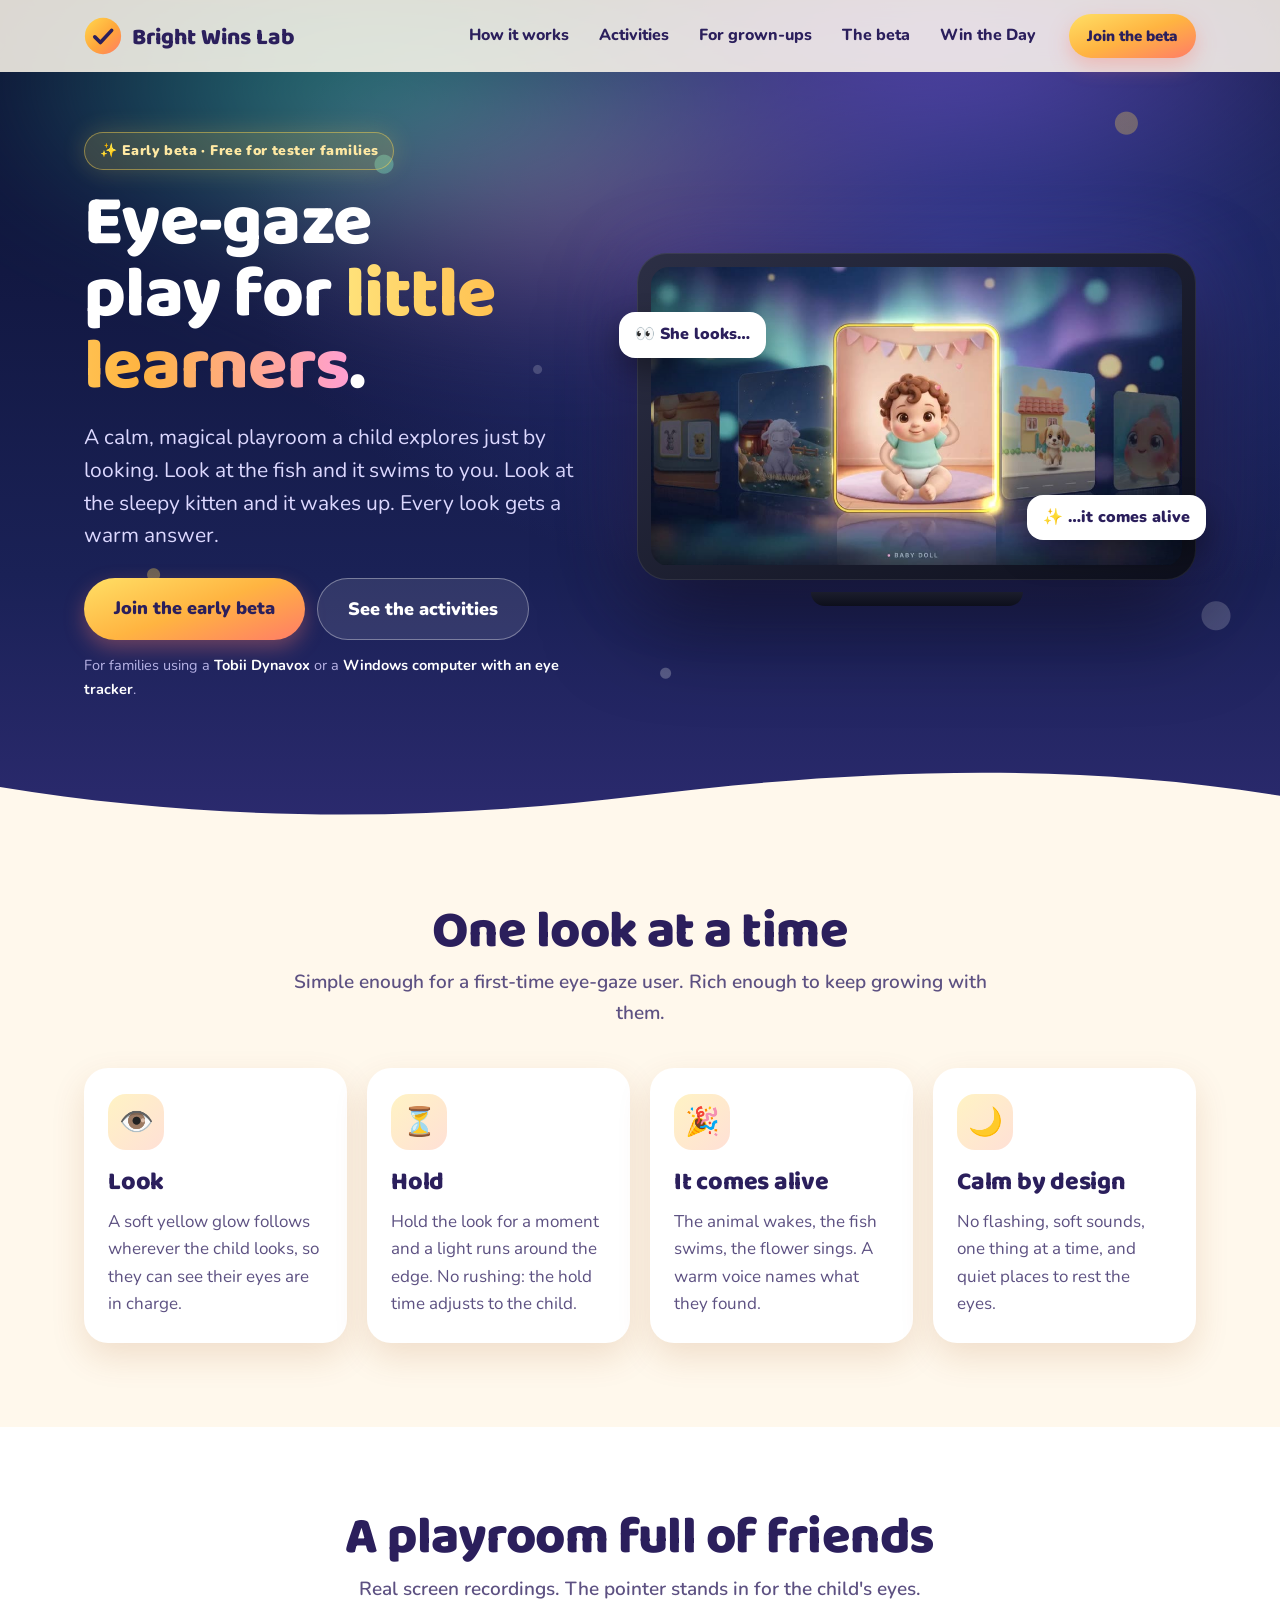
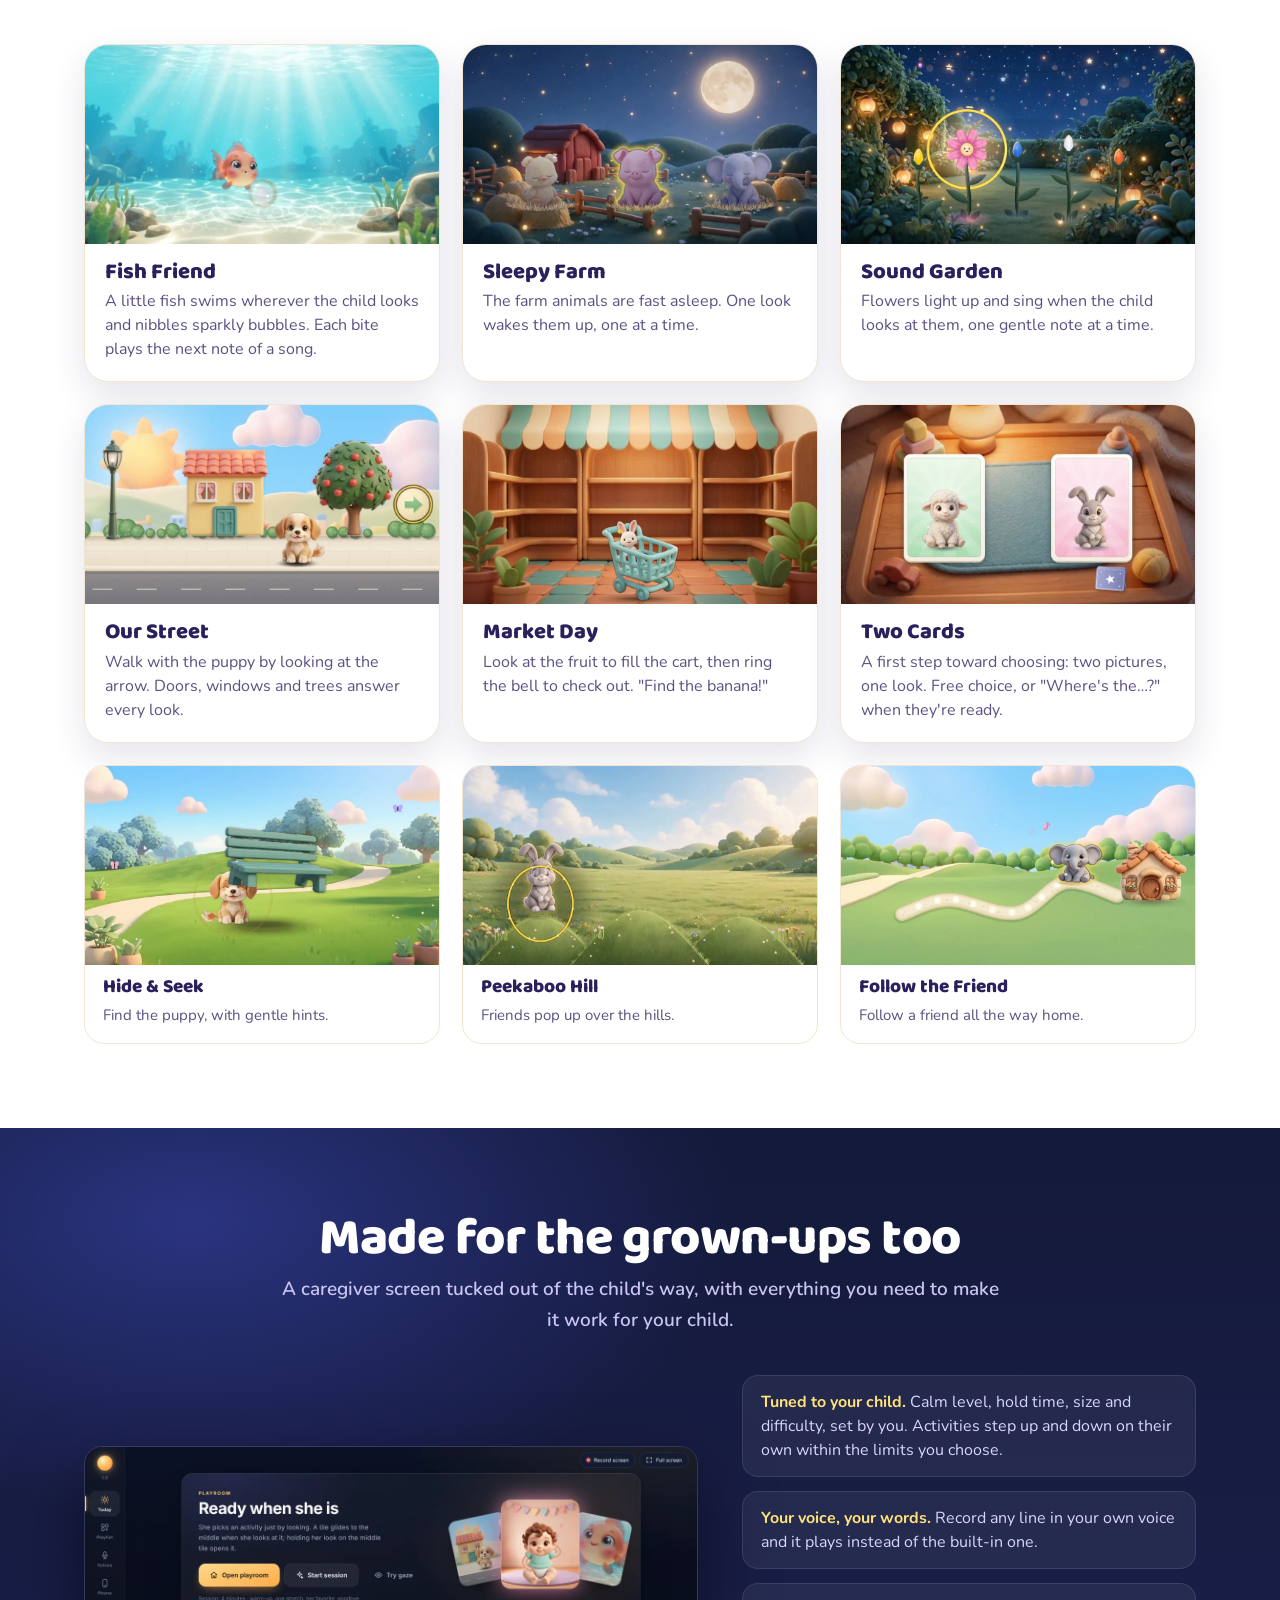
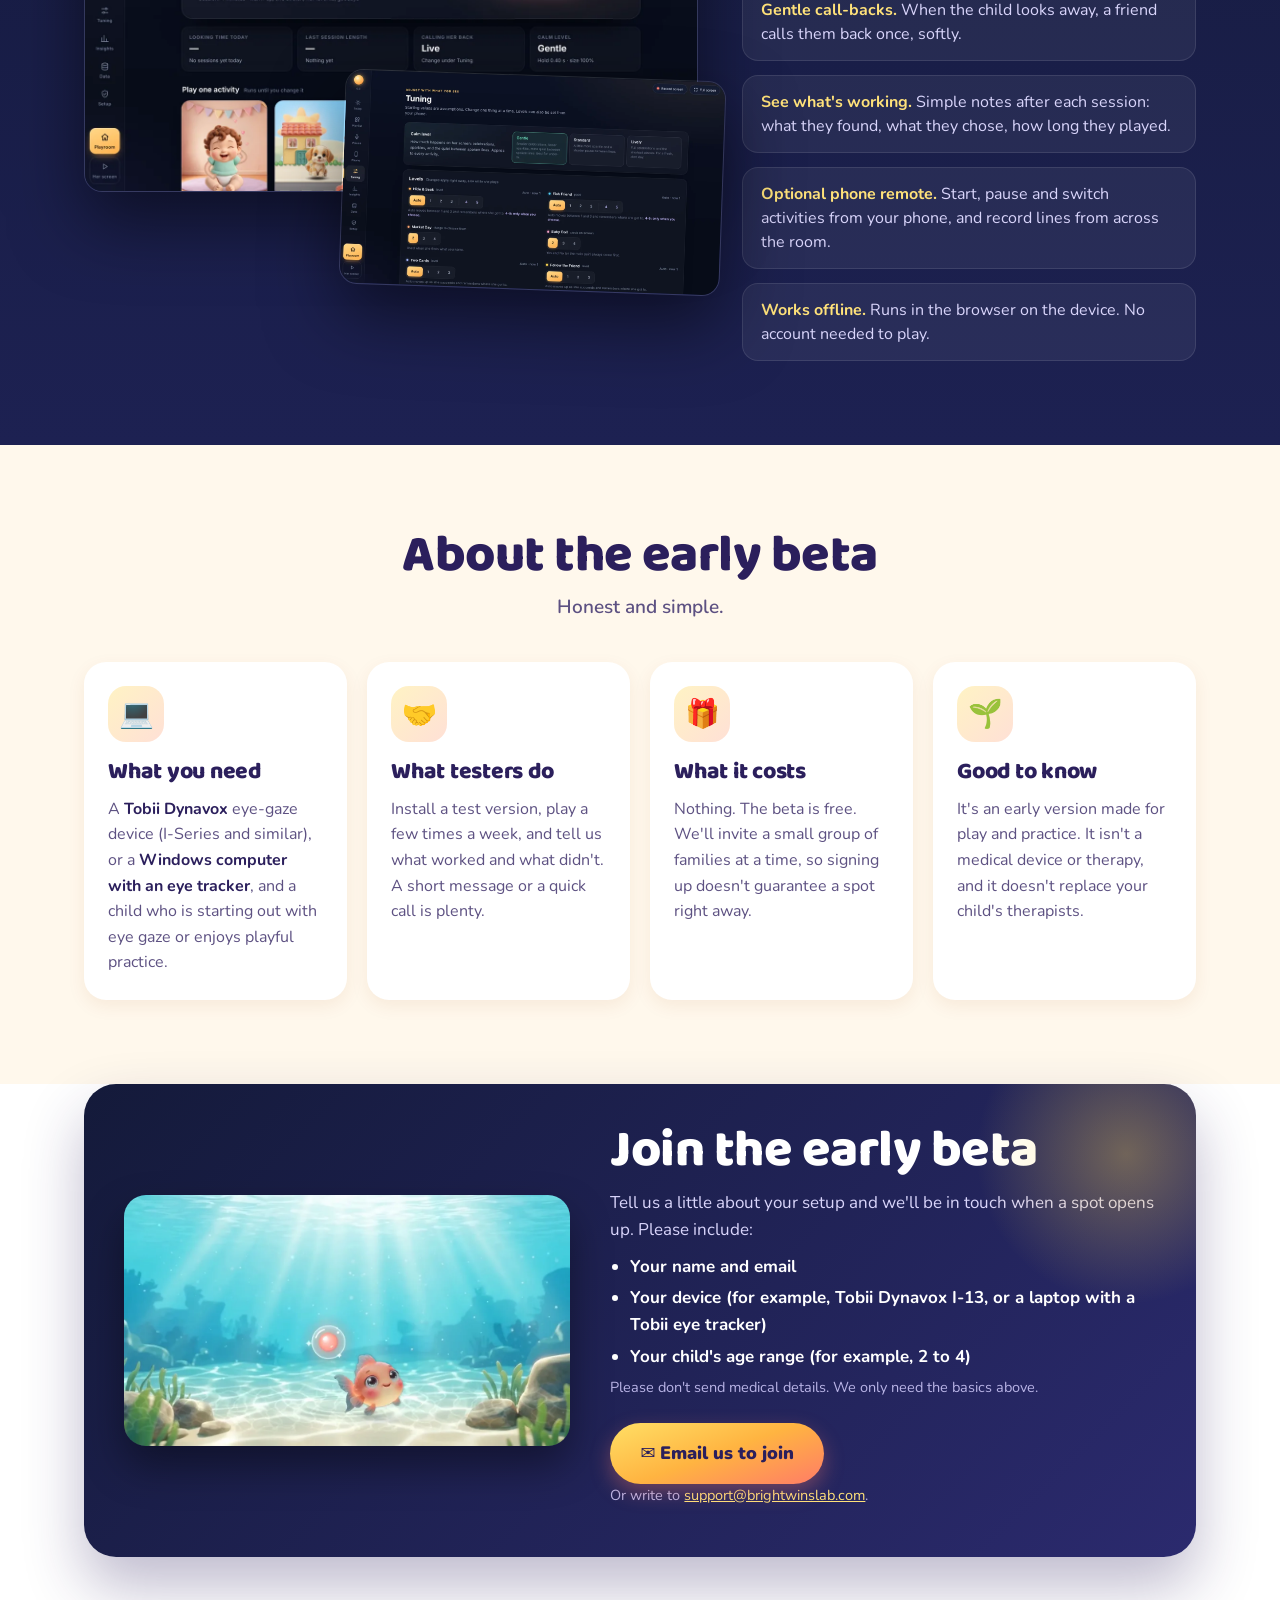
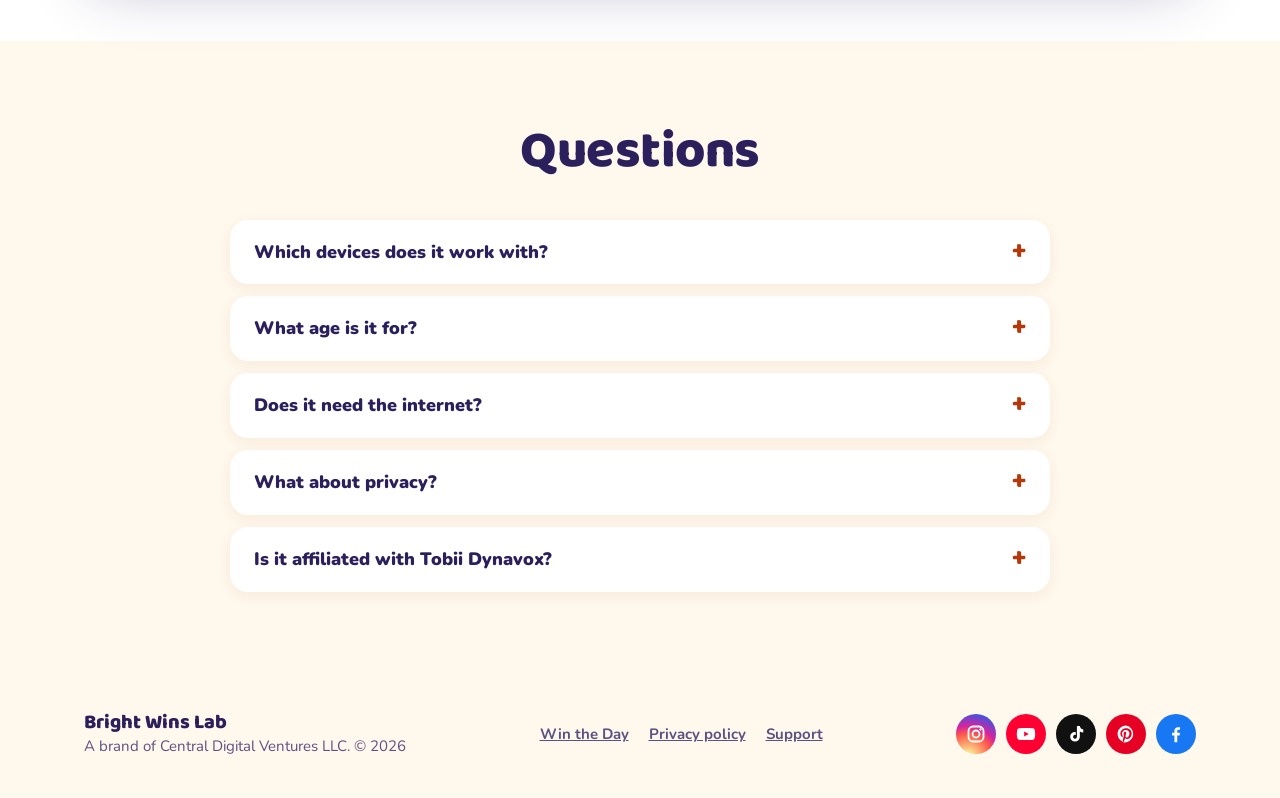
==== eye-gaze-beta/index.html @ f3aa9b20 "Eye-gaze beta page (unnamed): hero clip, activities with real recordings, grown-ups, beta details, e" ====
<!doctype html>
<html lang="en">
<head>
<meta charset="utf-8">
<meta name="viewport" content="width=device-width, initial-scale=1">
<title>Eye-Gaze Play for Young Children: Join the Early Beta · Bright Wins Lab</title>
<meta name="description" content="Playful eye-gaze activities for young children learning to use eye gaze. Calm, warm and built with a family and a speech therapist. Families using a Tobii Dynavox or a Windows computer with an eye tracker can join the free early beta.">
<meta name="theme-color" content="#141a3a">
<meta name="robots" content="index,follow,max-image-preview:large">
<meta property="og:title" content="Eye-gaze play for little learners: join our early beta">
<meta property="og:description" content="Calm, playful eye-gaze activities for young children. Free early beta for families using an eye-gaze device or eye tracker.">
<meta property="og:type" content="website">
<meta property="og:url" content="https://brightwinslab.com/eye-gaze-beta/">
<meta property="og:image" content="https://brightwinslab.com/eye-gaze-beta/media/og.jpg">
<meta name="twitter:card" content="summary_large_image">
<link rel="canonical" href="https://brightwinslab.com/eye-gaze-beta/">
<link rel="icon" href="../favicon.png">
<link rel="stylesheet" href="../style.css">
<link rel="stylesheet" href="gaze.css">
</head>
<body class="gz">
<svg width="0" height="0" style="position:absolute" aria-hidden="true">
<symbol id="i-ig" viewBox="0 0 24 24"><rect x="3" y="3" width="18" height="18" rx="5.5" fill="none" stroke="currentColor" stroke-width="2.2"/><circle cx="12" cy="12" r="4.2" fill="none" stroke="currentColor" stroke-width="2.2"/><circle cx="17.4" cy="6.6" r="1.4" fill="currentColor"/></symbol>
<symbol id="i-yt" viewBox="0 0 24 24"><path fill="currentColor" d="M22.5 7.2a2.8 2.8 0 0 0-2-2C18.8 4.7 12 4.7 12 4.7s-6.8 0-8.5.5a2.8 2.8 0 0 0-2 2C1 8.9 1 12 1 12s0 3.1.5 4.8a2.8 2.8 0 0 0 2 2c1.7.5 8.5.5 8.5.5s6.8 0 8.5-.5a2.8 2.8 0 0 0 2-2c.5-1.7.5-4.8.5-4.8s0-3.1-.5-4.8ZM9.8 15.1V8.9l5.6 3.1-5.6 3.1Z"/></symbol>
<symbol id="i-tt" viewBox="0 0 24 24"><path fill="currentColor" d="M16.6 2.5c.4 2.3 1.9 3.9 4.1 4.2v3.5a7.7 7.7 0 0 1-4.1-1.2v6.3a5.8 5.8 0 1 1-5.8-5.8l.9.1v3.6a2.3 2.3 0 1 0 1.4 2.1V2.5h3.5Z"/></symbol>
<symbol id="i-pin" viewBox="0 0 24 24"><path fill="currentColor" d="M12 1.8a10.2 10.2 0 0 0-3.7 19.7c-.1-.8-.2-2.1 0-3l1.2-5.1s-.3-.6-.3-1.5c0-1.4.8-2.5 1.8-2.5.9 0 1.3.7 1.3 1.5 0 .9-.6 2.2-.9 3.4-.2 1 .5 1.9 1.5 1.9 1.8 0 3.2-1.9 3.2-4.7 0-2.5-1.8-4.2-4.3-4.2-2.9 0-4.6 2.2-4.6 4.4 0 .9.3 1.8.8 2.3.1.1.1.2.1.3l-.3 1.2c0 .2-.2.3-.4.2-1.3-.6-2.1-2.5-2.1-4.1 0-3.3 2.4-6.4 7-6.4 3.7 0 6.5 2.6 6.5 6.1 0 3.7-2.3 6.6-5.5 6.6-1.1 0-2.1-.6-2.4-1.2l-.7 2.5c-.2.9-.9 2.1-1.3 2.9A10.2 10.2 0 1 0 12 1.8Z"/></symbol>
<symbol id="i-fb" viewBox="0 0 24 24"><path fill="currentColor" d="M13.5 22v-8.2h2.8l.4-3.3h-3.2V8.4c0-.9.3-1.6 1.6-1.6h1.7V3.9a23 23 0 0 0-2.5-.1c-2.5 0-4.2 1.5-4.2 4.3v2.4H7.3v3.3h2.8V22h3.4Z"/></symbol>
<symbol id="i-play" viewBox="0 0 24 24"><path fill="currentColor" d="M3.6 2.3 13.4 12l-9.8 9.7c-.4-.2-.6-.6-.6-1.1V3.4c0-.5.2-.9.6-1.1Zm11.2 11.1 2.6 2.6-11.5 6.6 8.9-9.2Zm3.9-3.7 2.6 1.5c.7.4.7 1.4 0 1.8l-2.7 1.5-2.8-2.8 2.9-2Zm-13.8-7.8L16.4 8.5l-2.6 2.6-8.9-9.2Z"/></symbol>
<symbol id="i-web" viewBox="0 0 24 24"><circle cx="12" cy="12" r="9.2" fill="none" stroke="currentColor" stroke-width="2"/><path d="M2.8 12h18.4M12 2.8c2.6 2.6 3.9 5.6 3.9 9.2s-1.3 6.6-3.9 9.2c-2.6-2.6-3.9-5.6-3.9-9.2S9.4 5.4 12 2.8Z" fill="none" stroke="currentColor" stroke-width="2"/></symbol>
</svg>
<a class="skip" href="#main">Skip to content</a>
<header class="top" id="top">
<div class="wrap bar">
<a class="brand" href="../" aria-label="Bright Wins Lab home">
<svg width="38" height="38" viewBox="0 0 44 44" aria-hidden="true"><defs><linearGradient id="bg" x1="0" y1="0" x2="1" y2="1"><stop offset="0" stop-color="#ffd84f"/><stop offset=".55" stop-color="#ffa63a"/><stop offset="1" stop-color="#ff7c67"/></linearGradient></defs><circle cx="22" cy="22" r="21" fill="url(#bg)"/><path d="M12.5 23l6.5 6.5 13-14" fill="none" stroke="#2b1f5c" stroke-width="4.2" stroke-linecap="round" stroke-linejoin="round"/></svg>
<span>Bright Wins Lab</span>
</a>
<nav id="menu" aria-label="Main"><ul>
<li><a href="#how">How it works</a></li>
<li><a href="#activities">Activities</a></li>
<li><a href="#grownups">For grown-ups</a></li>
<li><a href="#beta">The beta</a></li>
<li><a href="../">Win the Day</a></li>
</ul></nav>
<a class="btn sm sun" href="#join">Join the beta</a>
<button class="menu-btn" aria-expanded="false" aria-controls="menu" aria-label="Menu"><span></span><span></span><span></span></button>
</div>
</header>

<div class="gz-hero">
<div class="aurora" aria-hidden="true"><i></i><i></i><i></i></div>
<div class="bokeh" aria-hidden="true"></div>
<div class="wrap gz-hero-in">
<div class="gz-copy">
<span class="chip glow">✨ Early beta · Free for tester families</span>
<h1>Eye-gaze play for <em>little learners</em>.</h1>
<p class="lede">A calm, magical playroom a child explores just by looking. Look at the fish and it swims to you. Look at the sleepy kitten and it wakes up. Every look gets a warm answer.</p>
<div class="row">
<a class="btn sun big" href="#join">Join the early beta</a>
<a class="btn ghost big" href="#activities">See the activities</a>
</div>
<p class="fine">For families using a <b>Tobii Dynavox</b> or a <b>Windows computer with an eye tracker</b>.</p>
</div>
<div class="gz-device">
<div class="screen">
<video src="media/playroom.mp4" poster="media/playroom.jpg" autoplay muted loop playsinline aria-label="The playroom: activity tiles glide to the middle as the child looks, and the chosen one opens"></video>
</div>
<span class="tag-float t1">👀 She looks…</span>
<span class="tag-float t2">✨ …it comes alive</span>
</div>
</div>
<svg class="wave" viewBox="0 0 1440 80" preserveAspectRatio="none" aria-hidden="true"><path d="M0 40c240 40 480 40 720 10s480-40 720 0v30H0z" fill="#fff8ec"/></svg>
</div>

<main id="main">
<section id="how" class="band cream" aria-labelledby="how-h">
<div class="wrap">
<div class="head"><h2 id="how-h">One look at a time</h2><p>Simple enough for a first-time eye-gaze user. Rich enough to keep growing with them.</p></div>
<ol class="gz-steps">
<li><span class="ic">👁️</span><h3>Look</h3><p>A soft yellow glow follows wherever the child looks, so they can see their eyes are in charge.</p></li>
<li><span class="ic">⏳</span><h3>Hold</h3><p>Hold the look for a moment and a light runs around the edge. No rushing: the hold time adjusts to the child.</p></li>
<li><span class="ic">🎉</span><h3>It comes alive</h3><p>The animal wakes, the fish swims, the flower sings. A warm voice names what they found.</p></li>
<li><span class="ic">🌙</span><h3>Calm by design</h3><p>No flashing, soft sounds, one thing at a time, and quiet places to rest the eyes.</p></li>
</ol>
</div>
</section>

<section id="activities" class="band" aria-labelledby="act-h">
<div class="wrap">
<div class="head"><h2 id="act-h">A playroom full of friends</h2><p>Real screen recordings. The pointer stands in for the child's eyes.</p></div>
<div class="acts">
<figure class="act"><div class="vid"><video data-src="media/fish.mp4" poster="media/fish.jpg" muted loop playsinline aria-label="Fish Friend clip"></video></div><figcaption><b>Fish Friend</b>A little fish swims wherever the child looks and nibbles sparkly bubbles. Each bite plays the next note of a song.</figcaption></figure>
<figure class="act"><div class="vid"><video data-src="media/farm.mp4" poster="media/farm.jpg" muted loop playsinline aria-label="Sleepy Farm clip"></video></div><figcaption><b>Sleepy Farm</b>The farm animals are fast asleep. One look wakes them up, one at a time.</figcaption></figure>
<figure class="act"><div class="vid"><video data-src="media/garden.mp4" poster="media/garden.jpg" muted loop playsinline aria-label="Sound Garden clip"></video></div><figcaption><b>Sound Garden</b>Flowers light up and sing when the child looks at them, one gentle note at a time.</figcaption></figure>
<figure class="act"><div class="vid"><video data-src="media/street.mp4" poster="media/street.jpg" muted loop playsinline aria-label="Our Street clip"></video></div><figcaption><b>Our Street</b>Walk with the puppy by looking at the arrow. Doors, windows and trees answer every look.</figcaption></figure>
<figure class="act"><div class="vid"><video data-src="media/shop.mp4" poster="media/shop.jpg" muted loop playsinline aria-label="Market Day clip"></video></div><figcaption><b>Market Day</b>Look at the fruit to fill the cart, then ring the bell to check out. "Find the banana!"</figcaption></figure>
<figure class="act"><div class="vid"><video data-src="media/cards.mp4" poster="media/cards.jpg" muted loop playsinline aria-label="Two Cards clip"></video></div><figcaption><b>Two Cards</b>A first step toward choosing: two pictures, one look. Free choice, or "Where's the…?" when they're ready.</figcaption></figure>
</div>
<div class="more-acts">
<figure><img src="media/still-seek.webp" alt="A puppy next to a park bench in Hide and Seek" width="560" height="315" loading="lazy"><figcaption><b>Hide &amp; Seek</b>Find the puppy, with gentle hints.</figcaption></figure>
<figure><img src="media/still-hill.webp" alt="A bunny peeking over a grassy hill, with a yellow look ring" width="560" height="315" loading="lazy"><figcaption><b>Peekaboo Hill</b>Friends pop up over the hills.</figcaption></figure>
<figure><img src="media/still-follow.webp" alt="A little elephant hopping along a winding path toward a cottage" width="560" height="315" loading="lazy"><figcaption><b>Follow the Friend</b>Follow a friend all the way home.</figcaption></figure>
</div>
</div>
</section>

<section id="grownups" class="band night" aria-labelledby="gu-h">
<div class="wrap">
<div class="head"><h2 id="gu-h">Made for the grown-ups too</h2><p>A caregiver screen tucked out of the child's way, with everything you need to make it work for your child.</p></div>
<div class="gu">
<div class="gu-shot">
<img src="media/care-today.webp" alt="Caregiver screen: open the playroom, start a short session or play one activity" width="1280" height="720" loading="lazy">
<img class="second" src="media/care-tuning.webp" alt="Tuning screen: calm level and levels for each activity" width="1280" height="720" loading="lazy">
</div>
<ul class="gu-list">
<li><b>Tuned to your child.</b> Calm level, hold time, size and difficulty, set by you. Activities step up and down on their own within the limits you choose.</li>
<li><b>Your voice, your words.</b> Record any line in your own voice and it plays instead of the built-in one.</li>
<li><b>Gentle call-backs.</b> When the child looks away, a friend calls them back once, softly.</li>
<li><b>See what's working.</b> Simple notes after each session: what they found, what they chose, how long they played.</li>
<li><b>Optional phone remote.</b> Start, pause and switch activities from your phone, and record lines from across the room.</li>
<li><b>Works offline.</b> Runs in the browser on the device. No account needed to play.</li>
</ul>
</div>
</div>
</section>

<section id="beta" class="band cream" aria-labelledby="beta-h">
<div class="wrap">
<div class="head"><h2 id="beta-h">About the early beta</h2><p>Honest and simple.</p></div>
<div class="beta-grid">
<div class="card"><span class="ic">💻</span><h3>What you need</h3><p>A <b>Tobii Dynavox</b> eye-gaze device (I-Series and similar), or a <b>Windows computer with an eye tracker</b>, and a child who is starting out with eye gaze or enjoys playful practice.</p></div>
<div class="card"><span class="ic">🤝</span><h3>What testers do</h3><p>Install a test version, play a few times a week, and tell us what worked and what didn't. A short message or a quick call is plenty.</p></div>
<div class="card"><span class="ic">🎁</span><h3>What it costs</h3><p>Nothing. The beta is free. We'll invite a small group of families at a time, so signing up doesn't guarantee a spot right away.</p></div>
<div class="card"><span class="ic">🌱</span><h3>Good to know</h3><p>It's an early version made for play and practice. It isn't a medical device or therapy, and it doesn't replace your child's therapists.</p></div>
</div>
</div>
</section>

<section id="join" class="band" aria-labelledby="join-h">
<div class="wrap">
<div class="join">
<div class="join-art" aria-hidden="true"><img src="media/still-fish.webp" alt="" width="560" height="315"></div>
<div class="join-copy">
<h2 id="join-h">Join the early beta</h2>
<p>Tell us a little about your setup and we'll be in touch when a spot opens up. Please include:</p>
<ul>
<li>Your name and email</li>
<li>Your device (for example, Tobii Dynavox I-13, or a laptop with a Tobii eye tracker)</li>
<li>Your child's age range (for example, 2 to 4)</li>
</ul>
<p class="fine">Please don't send medical details. We only need the basics above.</p>
<a class="btn sun big" href="mailto:support@brightwinslab.com?subject=Eye-gaze%20beta%20sign-up&amp;body=Name%3A%20%0AEmail%3A%20%0ADevice%3A%20%0AChild%27s%20age%20range%3A%20%0AHow%20did%20you%20hear%20about%20us%3F%20%0A">✉️ Email us to join</a>
<p class="fine">Or write to <a href="mailto:support@brightwinslab.com">support@brightwinslab.com</a>.</p>
</div>
</div>
</div>
</section>

<section class="band cream" aria-labelledby="faq-h">
<div class="wrap">
<div class="head"><h2 id="faq-h">Questions</h2></div>
<div class="faq">
<details><summary>Which devices does it work with?</summary><p>It's being built and tested on a Tobii Dynavox I-Series running Windows, and it should work on Windows computers with an eye tracker that moves the mouse pointer. It runs in Firefox, Edge or Chrome. Tablets and Macs aren't supported yet.</p></details>
<details><summary>What age is it for?</summary><p>It was designed with a toddler in mind, and it suits young children who are learning to use eye gaze. Older children who enjoy playful practice are welcome too.</p></details>
<details><summary>Does it need the internet?</summary><p>No. It plays fully offline. The optional phone remote needs Wi-Fi.</p></details>
<details><summary>What about privacy?</summary><p>Play happens on the device. If you choose to pair a phone, recordings and settings are backed up to a private store so they carry over between versions. You can remove a paired phone at any time. Before testers start, we'll share a plain-language privacy note.</p></details>
<details><summary>Is it affiliated with Tobii Dynavox?</summary><p>No. This is an independent project by Bright Wins Lab. Tobii Dynavox is a trademark of its owner, and we mention it only to say which devices the beta is tested on.</p></details>
</div>
</div>
</section>
</main>

<footer>
<div class="wrap foot">
<div class="foot-brand"><b>Bright Wins Lab</b><span>A brand of Central Digital Ventures LLC. &copy; 2026</span></div>
<nav aria-label="Legal">
<a href="../">Win the Day</a>
<a href="/win-the-day-legal/privacy.html">Privacy policy</a>
<a href="mailto:support@brightwinslab.com">Support</a>
</nav>
<div class="follow-mini" aria-label="Follow us">
<a class="s ig" href="https://www.instagram.com/brightwinslab/" aria-label="Instagram"><svg><use href="#i-ig"/></svg></a>
<a class="s yt" href="https://www.youtube.com/@BrightWinsLab" aria-label="YouTube"><svg><use href="#i-yt"/></svg></a>
<a class="s tt" href="https://www.tiktok.com/@brightwinslab" aria-label="TikTok"><svg><use href="#i-tt"/></svg></a>
<a class="s pin" href="https://www.pinterest.com/brightwinslab/" aria-label="Pinterest"><svg><use href="#i-pin"/></svg></a>
<a class="s fb" href="https://www.facebook.com/brightwinslab" aria-label="Facebook"><svg><use href="#i-fb"/></svg></a>
</div>
</div>
</footer>
<script>
(function(){
  var top=document.getElementById('top'),mb=document.querySelector('.menu-btn'),m=document.getElementById('menu');
  addEventListener('scroll',function(){top.classList.toggle('scrolled',scrollY>8)},{passive:true});
  mb.addEventListener('click',function(){var o=top.classList.toggle('open');mb.setAttribute('aria-expanded',o)});
  m.addEventListener('click',function(e){if(e.target.tagName==='A'){top.classList.remove('open');mb.setAttribute('aria-expanded','false')}});
  var reduce=matchMedia('(prefers-reduced-motion: reduce)').matches;
  var vids=[].slice.call(document.querySelectorAll('video[data-src]'));
  if('IntersectionObserver' in window&&!reduce){
    var io=new IntersectionObserver(function(es){es.forEach(function(e){var v=e.target;
      if(e.isIntersecting){if(!v.src)v.src=v.dataset.src;var p=v.play();if(p&&p.catch)p.catch(function(){})}else{v.pause()}})},{threshold:.35});
    vids.forEach(function(v){io.observe(v)});
  }
  if(reduce){var h=document.querySelector('.gz-device video');if(h){h.removeAttribute('autoplay');h.pause()}}
})();
</script>
</body>
</html>
---- style.css ----
@font-face{font-family:'Baloo 2';font-weight:700;font-display:swap;src:url(fonts/baloo-2-latin-700-normal.woff2) format('woff2')}
@font-face{font-family:'Baloo 2';font-weight:800;font-display:swap;src:url(fonts/baloo-2-latin-800-normal.woff2) format('woff2')}
@font-face{font-family:'Nunito';font-weight:400;font-display:swap;src:url(fonts/nunito-latin-400-normal.woff2) format('woff2')}
@font-face{font-family:'Nunito';font-weight:600;font-display:swap;src:url(fonts/nunito-latin-600-normal.woff2) format('woff2')}
@font-face{font-family:'Nunito';font-weight:700;font-display:swap;src:url(fonts/nunito-latin-700-normal.woff2) format('woff2')}
@font-face{font-family:'Nunito';font-weight:800;font-display:swap;src:url(fonts/nunito-latin-800-normal.woff2) format('woff2')}
@font-face{font-family:'Nunito';font-weight:900;font-display:swap;src:url(fonts/nunito-latin-900-normal.woff2) format('woff2')}
:root{
  --sun1:#ffdf65;--sun2:#ffb441;--sun3:#ff7c67;
  --sun:linear-gradient(160deg,#ffdf65 0%,#ffb441 50%,#ff7c67 100%);
  --ink:#2b1f5c;--ink2:#41337d;--muted:#5d5182;--cream:#fff8ec;--card:#fff;--line:#f3dfc0;
  --deep:#b4380a;--shadow:0 14px 34px rgba(150,70,10,.14);
  --hh:72px;color-scheme:light}
*{box-sizing:border-box}
html{scroll-behavior:smooth;scroll-padding-top:calc(var(--hh) + 12px)}
body{margin:0;background:#fff;color:var(--ink);font:400 17px/1.6 'Nunito',system-ui,-apple-system,'Segoe UI',Roboto,sans-serif;-webkit-font-smoothing:antialiased;overflow-x:hidden}
img{max-width:100%}
a{color:var(--deep)}a:hover{color:var(--ink)}
:focus-visible{outline:3px solid var(--ink);outline-offset:3px;border-radius:8px}
.wrap{max-width:1160px;margin:0 auto;padding:0 24px}
h1,h2,h3{font-family:'Baloo 2','Nunito',sans-serif;font-weight:800;letter-spacing:-.01em}
.skip{position:absolute;left:-999px;top:8px;z-index:100;background:var(--ink);color:#fff;padding:10px 16px;border-radius:10px}
.skip:focus{left:12px}

/* sticky header */
.top{position:sticky;top:0;z-index:50;background:rgba(255,248,236,.86);backdrop-filter:saturate(1.4) blur(12px);-webkit-backdrop-filter:saturate(1.4) blur(12px);transition:box-shadow .2s,background .2s}
.top.scrolled{box-shadow:0 6px 24px rgba(120,60,10,.12);background:rgba(255,250,242,.94)}
.bar{display:flex;align-items:center;gap:20px;height:var(--hh)}
.brand{display:flex;align-items:center;gap:10px;text-decoration:none;color:var(--ink);margin-right:auto}
.brand span{font:800 23px/1 'Baloo 2',sans-serif;padding-top:3px}
.top nav ul{display:flex;gap:4px;list-style:none;margin:0;padding:0}
.top nav a{display:block;text-decoration:none;color:var(--ink);font-weight:800;font-size:16px;padding:10px 13px;border-radius:999px}
.top nav a:hover{background:rgba(255,180,65,.25)}
.menu-btn{display:none;width:44px;height:44px;border:0;background:transparent;border-radius:12px;cursor:pointer;padding:11px 10px;flex-direction:column;justify-content:space-between}
.menu-btn span{display:block;height:3px;border-radius:3px;background:var(--ink);transition:transform .2s,opacity .2s}
.open .menu-btn span:nth-child(1){transform:translateY(8.5px) rotate(45deg)}
.open .menu-btn span:nth-child(2){opacity:0}
.open .menu-btn span:nth-child(3){transform:translateY(-8.5px) rotate(-45deg)}

/* buttons */
.btn{display:inline-block;text-decoration:none;font-weight:900;border-radius:999px;padding:14px 26px;font-size:17px;transition:transform .15s,box-shadow .15s}
.btn:hover{transform:translateY(-2px)}
.btn.sm{padding:10px 18px;font-size:15px}
.btn.ink{background:var(--ink);color:#fff}.btn.ink:hover{color:#fff;box-shadow:0 8px 18px rgba(43,31,92,.3)}
.btn.sun{background:var(--sun);color:var(--ink);box-shadow:0 8px 20px rgba(255,124,103,.35)}
.row{display:flex;flex-wrap:wrap;gap:12px}
.store{display:inline-flex;align-items:center;gap:12px;background:var(--ink);color:#fff;text-decoration:none;border-radius:16px;padding:11px 22px 11px 16px;font-weight:900;font-size:19px;line-height:1.1;box-shadow:0 10px 22px rgba(43,31,92,.25);transition:transform .15s,box-shadow .15s}
.store:hover{color:#fff;transform:translateY(-2px);box-shadow:0 14px 28px rgba(43,31,92,.32)}
.store small{display:block;font-weight:700;font-size:12px;opacity:.8;letter-spacing:.02em}
.store.web{background:#fff;color:var(--ink);box-shadow:0 10px 22px rgba(150,70,10,.14)}
.store.web:hover{color:var(--ink)}

/* social sidebar */
.side{position:fixed;right:18px;top:50%;transform:translateY(-50%);z-index:40;display:flex;flex-direction:column;gap:10px;padding:10px;background:rgba(255,255,255,.9);border-radius:999px;box-shadow:0 12px 30px rgba(43,31,92,.18);backdrop-filter:blur(8px)}
.s{position:relative;display:grid;place-items:center;width:44px;height:44px;border-radius:50%;color:#fff;text-decoration:none;transition:transform .15s}
.s svg{width:22px;height:22px}
.s:hover{transform:scale(1.12);color:#fff}
.side .s b{position:absolute;right:56px;white-space:nowrap;background:var(--ink);color:#fff;font-size:13px;font-weight:800;padding:5px 10px;border-radius:8px;opacity:0;pointer-events:none;transform:translateX(6px);transition:.15s}
.side .s:hover b,.side .s:focus-visible b{opacity:1;transform:none}
.ig{background:radial-gradient(circle at 30% 107%,#fdf497 0%,#fdf497 5%,#fd5949 45%,#d6249f 60%,#285aeb 90%)}
.yt{background:#ff0033}.tt{background:#111}.pin{background:#e60023}.fb{background:#1877f2}

/* hero */
.hero{position:relative;background:var(--sun);margin-top:calc(-1 * var(--hh));padding-top:var(--hh);overflow:hidden}
.hero-in{display:grid;grid-template-columns:1.1fr .9fr;gap:40px;align-items:center;padding-top:56px;padding-bottom:110px}
.chip{display:inline-block;background:var(--ink);color:#fff;font-weight:900;font-size:14px;letter-spacing:.03em;padding:7px 15px;border-radius:999px}
.hero .appicon{display:block;width:84px;height:84px;margin:22px 0 4px;filter:drop-shadow(0 10px 16px rgba(120,50,0,.3))}
h1{font-size:clamp(44px,6.2vw,80px);line-height:.98;margin:10px 0 18px;text-wrap:balance}
h1 em{font-style:normal;color:#fff;text-shadow:0 4px 0 var(--deep)}
.lede{font-size:clamp(18px,1.9vw,21px);line-height:1.55;margin:0 0 26px;max-width:560px;color:#3a2a62}
.offer{margin:22px 0 0;padding:12px 18px;border-radius:16px;background:rgba(255,255,255,.75);max-width:540px;font-weight:700;font-size:16px}
.offer .days{display:inline-block;margin-left:4px;background:var(--ink);color:#fff;padding:1px 10px;border-radius:999px;font-weight:900;font-size:14px}
.follow-mini{display:flex;align-items:center;gap:10px;margin-top:22px;flex-wrap:wrap}
.follow-mini span{font-weight:900;font-size:14px;letter-spacing:.06em;text-transform:uppercase;margin-right:4px}
.follow-mini .s{width:40px;height:40px}.follow-mini .s svg{width:20px;height:20px}
.hero-art{position:relative;height:600px}
.ph{position:absolute;width:280px;border-radius:38px;border:10px solid #1b1340;background:#1b1340;box-shadow:0 30px 60px rgba(110,40,0,.35)}
.ph.back{left:4%;top:60px;transform:rotate(-8deg);opacity:.96}
.ph.front{right:4%;top:0;transform:rotate(5deg)}
.spark{position:absolute;color:#fff;font-size:34px;text-shadow:0 0 18px rgba(255,255,255,.9);animation:tw 2.6s ease-in-out infinite}
.s1{left:0;top:10px}.s2{right:0;bottom:90px;font-size:28px;animation-delay:.8s}.s3{left:46%;bottom:10px;animation-delay:1.5s}
@keyframes tw{50%{opacity:.35;transform:scale(.8)}}
.badge-float{position:absolute;left:-4%;bottom:70px;background:#fff;color:var(--ink);font-weight:900;font-size:18px;padding:12px 18px;border-radius:18px;box-shadow:0 14px 30px rgba(110,40,0,.25);animation:bob 4s ease-in-out infinite}
@keyframes bob{50%{transform:translateY(-8px)}}
.wave{position:absolute;left:0;bottom:-1px;width:100%;height:70px}

/* bands */
.band{padding:84px 0}
.band.cream{background:var(--cream)}
.band.sun{background:var(--sun)}
.head{text-align:center;max-width:720px;margin:0 auto 40px}
h2{font-size:clamp(34px,4.4vw,52px);line-height:1.05;margin:0 0 8px;text-wrap:balance}
.head p{margin:0;color:var(--muted);font-size:19px;font-weight:600}
.sun .head p{color:#3a2a62}

.steps{list-style:none;margin:0;padding:0;display:grid;grid-template-columns:repeat(3,1fr);gap:24px;counter-reset:s}
.steps li{background:#fff;border-radius:24px;padding:30px 28px;box-shadow:var(--shadow);position:relative}
.steps i{display:grid;place-items:center;width:54px;height:54px;border-radius:50%;background:var(--sun);font:800 28px/1 'Baloo 2';font-style:normal;color:var(--ink);margin-bottom:14px;box-shadow:0 6px 14px rgba(255,124,103,.35)}
.steps h3{font-size:26px;line-height:1.1;margin:0 0 8px}
.steps p{margin:0;color:var(--muted)}

.gal-wrap{position:relative}
.gallery{display:flex;gap:26px;overflow-x:auto;scroll-snap-type:x mandatory;padding:10px 6px 26px;scrollbar-width:thin;scrollbar-color:var(--sun2) transparent}
.gallery figure{flex:0 0 230px;margin:0;scroll-snap-align:start;text-align:center}
.gallery img{display:block;width:230px;height:auto;border-radius:30px;border:8px solid #1b1340;background:#1b1340;box-shadow:0 14px 28px rgba(43,31,92,.18);transition:transform .2s}
.gallery figure:hover img{transform:translateY(-6px) rotate(-1deg)}
.gallery figcaption{font-weight:900;margin-top:14px;font-size:17px}
.gal-btn{position:absolute;top:190px;z-index:2;width:52px;height:52px;border-radius:50%;border:0;background:var(--ink);color:#fff;font:900 34px/1 'Nunito';cursor:pointer;box-shadow:0 8px 20px rgba(43,31,92,.3);padding-bottom:5px}
.gal-btn.prev{left:-22px}.gal-btn.next{right:-22px}
.gal-btn:hover{background:var(--ink2)}

.video{position:relative;max-width:960px;margin:0 auto;aspect-ratio:16/9;border-radius:26px;overflow:hidden;background:#000;box-shadow:0 26px 60px rgba(110,40,0,.35);border:8px solid #fff}
.video iframe{position:absolute;inset:0;width:100%;height:100%;border:0}

.feats{display:grid;grid-template-columns:repeat(4,1fr);gap:20px}
.feats div{background:#fff;border:1.5px solid var(--line);border-radius:22px;padding:24px;transition:transform .15s,box-shadow .15s}
.feats div:hover{transform:translateY(-4px);box-shadow:var(--shadow)}
.ic{display:grid;place-items:center;width:52px;height:52px;border-radius:16px;font-size:26px;margin-bottom:12px}
.c1{background:#fff1c2}.c2{background:#ffe0d6}.c3{background:#ffe9b8}.c4{background:#fde2ef}.c5{background:#e5e0ff}.c6{background:#dff3e6}
.feats b{display:block;font:800 21px/1.15 'Baloo 2';margin-bottom:6px}
.feats p{margin:0;color:var(--muted);font-size:16px}

.cta{display:grid;grid-template-columns:auto 1fr;gap:12px 30px;align-items:center;background:var(--sun);border-radius:32px;padding:44px 48px;box-shadow:0 24px 50px rgba(255,124,103,.3)}
.cta img{width:96px;height:96px;grid-row:span 2;filter:drop-shadow(0 10px 16px rgba(120,50,0,.3))}
.cta h2{margin:0 0 6px;font-size:clamp(30px,3.6vw,44px)}
.cta p{margin:0;font-size:18px;font-weight:700;color:#3a2a62;max-width:640px}
.cta .row{grid-column:2}

.faq{display:grid;gap:12px;max-width:820px;margin:0 auto}
.faq details{background:#fff;border-radius:18px;padding:18px 24px;box-shadow:0 4px 14px rgba(150,70,10,.07)}
.faq summary{cursor:pointer;font-weight:900;font-size:18px;list-style:none;display:flex;justify-content:space-between;gap:16px}
.faq summary::-webkit-details-marker{display:none}
.faq summary::after{content:'+';font:800 26px/1 'Baloo 2';color:var(--deep);transition:transform .2s}
.faq details[open] summary::after{transform:rotate(45deg)}
.faq details p{margin:10px 0 2px;color:var(--muted)}

.follow{display:grid;grid-template-columns:repeat(5,1fr);gap:16px}
.f{display:flex;align-items:center;gap:14px;padding:18px;border-radius:20px;color:#fff;text-decoration:none;box-shadow:0 10px 24px rgba(43,31,92,.15);transition:transform .15s}
.f:hover{color:#fff;transform:translateY(-4px)}
.f svg{width:34px;height:34px;flex:none}
.f span{font-size:14px;line-height:1.25;opacity:.95}
.f b{display:block;font-size:18px}

.cols{display:grid;grid-template-columns:repeat(3,1fr);gap:24px}
.cols div{background:#fff;border-radius:22px;padding:26px}
.cols h3{font-size:24px;margin:0 0 6px}
.cols p{margin:0;color:var(--muted)}

.contact{background:var(--ink);color:#fff;border-radius:32px;padding:52px 48px;display:flex;flex-wrap:wrap;gap:24px;align-items:center;justify-content:space-between}
.contact h2{color:#fff;font-size:clamp(30px,3.6vw,44px);margin:0 0 6px}
.contact p{margin:0;color:#e6defc;font-size:18px}

footer{background:var(--cream);padding:34px 0 40px;color:var(--muted);font-size:15px}
.foot{display:flex;flex-wrap:wrap;gap:18px 30px;align-items:center;justify-content:space-between}
.foot-brand b{display:block;color:var(--ink);font:800 20px/1.2 'Baloo 2'}
footer nav{display:flex;gap:20px;flex-wrap:wrap}footer nav a{color:var(--muted);font-weight:700}
footer .follow-mini{margin:0}

/* responsive */
@media (max-width:1100px){.feats{grid-template-columns:repeat(2,1fr)}.follow{grid-template-columns:repeat(3,1fr)}}
@media (max-width:1240px){.side{right:10px}}
@media (max-width:980px){
  .side{display:none}
  .menu-btn{display:flex}
  .top nav{position:absolute;left:0;right:0;top:var(--hh);background:#fffaf2;box-shadow:0 18px 30px rgba(120,60,10,.15);display:none}
  .open nav{display:block}
  .top nav ul{flex-direction:column;padding:8px 16px 16px}
  .top nav a{padding:14px 12px;font-size:18px;border-radius:12px}
  .bar{gap:10px}
  .hero-in{grid-template-columns:1fr;padding-top:36px;padding-bottom:90px}
  .hero-art{height:470px;max-width:460px;width:100%;margin:0 auto}
  .ph{width:220px}
  .steps{grid-template-columns:1fr}
  .cols{grid-template-columns:1fr}
  .gal-btn{display:none}
}
@media (max-width:640px){
  .wrap{padding:0 16px}
  .brand span{font-size:20px}
  .band{padding:64px 0}
  .feats{grid-template-columns:1fr}
  .follow{grid-template-columns:1fr 1fr}
  .cta{grid-template-columns:1fr;padding:32px 24px;text-align:left}
  .cta img{grid-row:auto;width:72px;height:72px}
  .cta .row{grid-column:1}
  .contact{padding:36px 24px}
  .store{font-size:17px;padding:10px 18px 10px 14px}
  .hero-art{height:400px}
  .ph{width:185px;border-width:7px;border-radius:30px}
  .badge-float{font-size:15px;bottom:40px;left:0}
  .hero .appicon{width:68px;height:68px}
  .gallery figure{flex-basis:200px}.gallery img{width:200px}
}
@media (max-width:400px){.btn.sm{padding:9px 13px;font-size:14px}.brand span{font-size:18px}.brand svg{width:32px;height:32px}}
@media (prefers-reduced-motion:reduce){*{animation:none!important;transition:none!important}html{scroll-behavior:auto}}

/* polish pass */
.ig{background:radial-gradient(circle at 30% 107%,#fdf497 0%,#fdf497 5%,#fd5949 45%,#d6249f 60%,#285aeb 90%)}
.f.ig{background:linear-gradient(135deg,#7b3fe4 0%,#d62f8a 55%,#f77737 100%)}
.f{min-width:0}.f span{min-width:0;overflow-wrap:anywhere}
#join{padding-top:0}
@media (min-width:1320px){.gal-btn.prev{left:-70px}.gal-btn.next{right:-70px}}
.hero-art{overflow:visible}
@media (max-width:640px){
  .follow{grid-template-columns:repeat(2,minmax(0,1fr));gap:12px}
  .f{padding:14px;gap:10px}.f svg{width:28px;height:28px}.f b{font-size:16px}.f span{font-size:13px}
  .follow-mini{gap:8px}.follow-mini span{width:100%;margin:0}
  .hero .follow-mini span{width:auto;margin-right:2px}
  .follow-mini .s{width:36px;height:36px}.follow-mini .s svg{width:18px;height:18px}
  .ph.back{left:0}.ph.front{right:0}
  .hero-art{height:380px}
}
@media (max-width:400px){.hero .follow-mini span{width:100%}}
@media (max-width:980px){.hero-in{padding-top:52px}}
/* keep app screenshots at their true shape */
.ph,.gallery img{height:auto;aspect-ratio:540/960;object-fit:cover}
@media (min-width:981px){.ph{width:300px}.ph.front{top:20px}.ph.back{top:90px}.hero-art{height:640px}}

.promo{display:flex;align-items:center;gap:22px;text-decoration:none;color:var(--ink);background:#fff;border:2px dashed var(--sun2);border-radius:24px;padding:22px 26px;transition:transform .15s,box-shadow .15s}
.promo:hover{color:var(--ink);transform:translateY(-3px);box-shadow:var(--shadow)}
.promo-ic{font-size:42px}
.promo>span:nth-child(2){flex:1;color:var(--muted);font-size:17px}
.promo b{display:block;color:var(--ink);font:800 26px/1.15 'Baloo 2'}
@media (max-width:640px){.promo{flex-wrap:wrap}.promo .btn{width:100%;text-align:center}}
---- eye-gaze-beta/gaze.css ----
/* Eye-gaze beta page: night-sky playroom look, sharing the site's fonts, header, buttons and footer */
.gz{--night1:#0b1030;--night2:#1a2156;--glow:#ffd84f;--mint:#7ef0d0;--lilac:#b9a6ff}
.btn.big{padding:16px 30px;font-size:18px}
.btn.ghost{background:rgba(255,255,255,.1);color:#fff;border:1.5px solid rgba(255,255,255,.35)}
.btn.ghost:hover{color:#fff;background:rgba(255,255,255,.18)}

/* hero */
.gz-hero{position:relative;overflow:hidden;color:#fff;margin-top:calc(-1 * var(--hh));padding-top:var(--hh);
  background:radial-gradient(1200px 600px at 75% 30%,#2a3480 0%,transparent 60%),linear-gradient(180deg,var(--night1) 0%,var(--night2) 70%,#2b2a6e 100%)}
.gz .top{background:rgba(255,248,236,.86)}
.aurora{position:absolute;inset:-20% -10% auto -10%;height:80%;filter:blur(60px);opacity:.55;pointer-events:none}
.aurora i{position:absolute;border-radius:50%;mix-blend-mode:screen;animation:drift 18s ease-in-out infinite alternate}
.aurora i:nth-child(1){left:5%;top:10%;width:55%;height:55%;background:radial-gradient(closest-side,#3fe0c0,transparent)}
.aurora i:nth-child(2){left:40%;top:0;width:60%;height:60%;background:radial-gradient(closest-side,#8f6bff,transparent);animation-duration:24s}
.aurora i:nth-child(3){left:20%;top:30%;width:50%;height:50%;background:radial-gradient(closest-side,#ff9fd2,transparent);opacity:.6;animation-duration:30s}
@keyframes drift{to{transform:translate(8%,6%) scale(1.15)}}
.bokeh{position:absolute;inset:0;pointer-events:none;background-image:
 radial-gradient(circle at 12% 70%,rgba(255,216,79,.35) 0 6px,transparent 7px),radial-gradient(circle at 30% 20%,rgba(126,240,208,.35) 0 9px,transparent 10px),
 radial-gradient(circle at 52% 82%,rgba(255,255,255,.25) 0 5px,transparent 6px),radial-gradient(circle at 88% 15%,rgba(255,216,79,.3) 0 11px,transparent 12px),
 radial-gradient(circle at 70% 60%,rgba(185,166,255,.35) 0 7px,transparent 8px),radial-gradient(circle at 95% 75%,rgba(255,255,255,.2) 0 14px,transparent 15px),
 radial-gradient(circle at 42% 45%,rgba(255,255,255,.18) 0 4px,transparent 5px);animation:twinkle 6s ease-in-out infinite alternate}
@keyframes twinkle{to{opacity:.45}}
.gz-hero-in{position:relative;display:grid;grid-template-columns:.95fr 1.05fr;gap:48px;align-items:center;padding-top:60px;padding-bottom:120px}
.chip.glow{background:rgba(255,216,79,.16);color:#ffe9a3;border:1px solid rgba(255,216,79,.45);box-shadow:0 0 24px rgba(255,216,79,.2)}
.gz h1{font-size:clamp(42px,5.6vw,74px);line-height:1;margin:18px 0 18px;color:#fff}
.gz h1 em{font-style:normal;background:linear-gradient(90deg,#ffe27a,#ffb441 50%,#ff9fd2);-webkit-background-clip:text;background-clip:text;color:transparent;text-shadow:none}
.gz-hero .lede{color:#dcd8ff;max-width:560px}
.gz-hero .row{margin-top:6px}
.fine{font-size:14.5px;color:var(--muted);margin:14px 0 0}
.gz-hero .fine{color:#b9b4e6}
.gz-hero .fine b{color:#fff}
.gz-device{position:relative}
.screen{position:relative;border-radius:30px;padding:14px;background:linear-gradient(145deg,#2c2f45,#0d0f1c);box-shadow:0 40px 90px rgba(0,0,0,.55),0 0 0 1px rgba(255,255,255,.08) inset,0 0 80px rgba(143,107,255,.25)}
.screen video{display:block;width:100%;aspect-ratio:16/9;border-radius:18px;background:#0b1030;object-fit:cover}
.screen::after{content:'';position:absolute;left:50%;bottom:-26px;width:38%;height:14px;transform:translateX(-50%);border-radius:0 0 14px 14px;background:linear-gradient(#1b1d2c,#0d0f1c)}
.tag-float{position:absolute;background:#fff;color:var(--ink);font-weight:900;font-size:16px;padding:10px 16px;border-radius:16px;box-shadow:0 14px 30px rgba(0,0,0,.35);animation:bob 4s ease-in-out infinite}
.t1{left:-18px;top:18%}.t2{right:-10px;bottom:12%;animation-delay:1.3s}
.gz-hero .wave{position:absolute;left:0;bottom:-1px;width:100%;height:70px}

/* steps */
.gz-steps{list-style:none;margin:0;padding:0;display:grid;grid-template-columns:repeat(4,1fr);gap:20px}
.gz-steps li{background:#fff;border-radius:24px;padding:26px 24px;box-shadow:var(--shadow)}
.gz-steps .ic,.beta-grid .ic{display:grid;place-items:center;width:56px;height:56px;border-radius:18px;font-size:28px;background:linear-gradient(135deg,#fff3c4,#ffe0d6);margin-bottom:12px}
.gz-steps h3{font-size:25px;margin:0 0 6px}
.gz-steps p{margin:0;color:var(--muted)}

/* activities */
.acts{display:grid;grid-template-columns:repeat(3,1fr);gap:22px}
.act{margin:0;background:#fff;border-radius:24px;overflow:hidden;box-shadow:0 14px 34px rgba(43,31,92,.12);border:1.5px solid #f1e6d4;transition:transform .2s,box-shadow .2s}
.act:hover{transform:translateY(-5px);box-shadow:0 22px 44px rgba(43,31,92,.18)}
.act.wide{grid-column:span 2}
.vid{position:relative;background:#0b1030}
.vid video{display:block;width:100%;aspect-ratio:16/9;object-fit:cover}
.act figcaption{padding:16px 20px 20px;color:var(--muted);font-size:16px;line-height:1.5}
.act figcaption b,.more-acts b{display:block;color:var(--ink);font:800 22px/1.15 'Baloo 2';margin-bottom:4px}
.more-acts{display:grid;grid-template-columns:repeat(3,1fr);gap:22px;margin-top:22px}
.more-acts figure{margin:0;background:#fff;border-radius:20px;overflow:hidden;border:1.5px solid #f1e6d4}
.more-acts img{display:block;width:100%;height:auto;aspect-ratio:16/9;object-fit:cover}
.more-acts figcaption{padding:12px 18px 16px;color:var(--muted);font-size:15px}
.more-acts b{font-size:19px}

/* grown-ups (night band) */
.band.night{background:radial-gradient(900px 500px at 15% 10%,#2a3480,transparent 60%),linear-gradient(180deg,#141a3a,#1d2152);color:#fff}
.night .head p{color:#c9c4f2}
.night h2{color:#fff}
.gu{display:grid;grid-template-columns:1.15fr .85fr;gap:44px;align-items:center}
.gu-shot{position:relative;padding-bottom:16%}
.gu-shot img{display:block;width:100%;height:auto;border-radius:18px;box-shadow:0 30px 70px rgba(0,0,0,.5);border:1px solid rgba(255,255,255,.12)}
.gu-shot .second{position:absolute;width:62%;right:-4%;bottom:0;transform:rotate(2deg)}
.gu-list{list-style:none;margin:0;padding:0;display:grid;gap:14px}
.gu-list li{background:rgba(255,255,255,.06);border:1px solid rgba(255,255,255,.1);border-radius:16px;padding:14px 18px;color:#d9d5fb;font-size:16px;line-height:1.5}
.gu-list b{color:#ffe27a}

/* beta */
.beta-grid{display:grid;grid-template-columns:repeat(4,1fr);gap:20px}
.beta-grid .card{background:#fff;border-radius:22px;padding:24px;box-shadow:0 6px 18px rgba(150,70,10,.08)}
.beta-grid h3{font-size:23px;margin:0 0 6px}
.beta-grid p{margin:0;color:var(--muted);font-size:16px}
.beta-grid p b{color:var(--ink)}

/* join */
.join{display:grid;grid-template-columns:.9fr 1.1fr;gap:40px;align-items:center;background:linear-gradient(135deg,#141a3a,#2b2a6e);border-radius:32px;padding:40px;color:#fff;box-shadow:0 30px 60px rgba(43,31,92,.3);overflow:hidden;position:relative}
.join::before{content:'';position:absolute;right:-80px;top:-80px;width:300px;height:300px;border-radius:50%;background:radial-gradient(closest-side,rgba(255,216,79,.35),transparent)}
.join-art img{display:block;width:100%;height:auto;border-radius:22px;box-shadow:0 20px 40px rgba(0,0,0,.4)}
.join h2{color:#fff;margin:0 0 10px}
.join p{color:#d9d5fb;margin:0 0 10px}
.join ul{margin:0 0 6px;padding-left:20px;color:#fff;font-weight:700}
.join li{margin:4px 0}
.join .btn{margin-top:14px;position:relative}
.join .fine{color:#b9b4e6}.join .fine a{color:#ffe27a}

@media (max-width:1100px){.gz-steps,.beta-grid{grid-template-columns:repeat(2,1fr)}}
@media (max-width:980px){
  .gz-hero-in{grid-template-columns:1fr;padding-top:44px;padding-bottom:100px;gap:36px}
  .acts{grid-template-columns:1fr 1fr}.act.wide{grid-column:span 2}
  .gu{grid-template-columns:1fr}
  .join{grid-template-columns:1fr}
}
@media (max-width:640px){
  .gz-steps,.beta-grid,.acts,.more-acts{grid-template-columns:1fr}.act.wide{grid-column:auto}
  .tag-float{font-size:13px;padding:7px 11px}.t1{left:4px;top:-14px}.t2{right:4px;bottom:-10px}
  .screen{padding:8px;border-radius:20px}.screen video{border-radius:13px}
  .join{padding:24px}
  .btn.big{width:100%;text-align:center}
}
@media (prefers-reduced-motion:reduce){.aurora i,.bokeh,.tag-float{animation:none}}
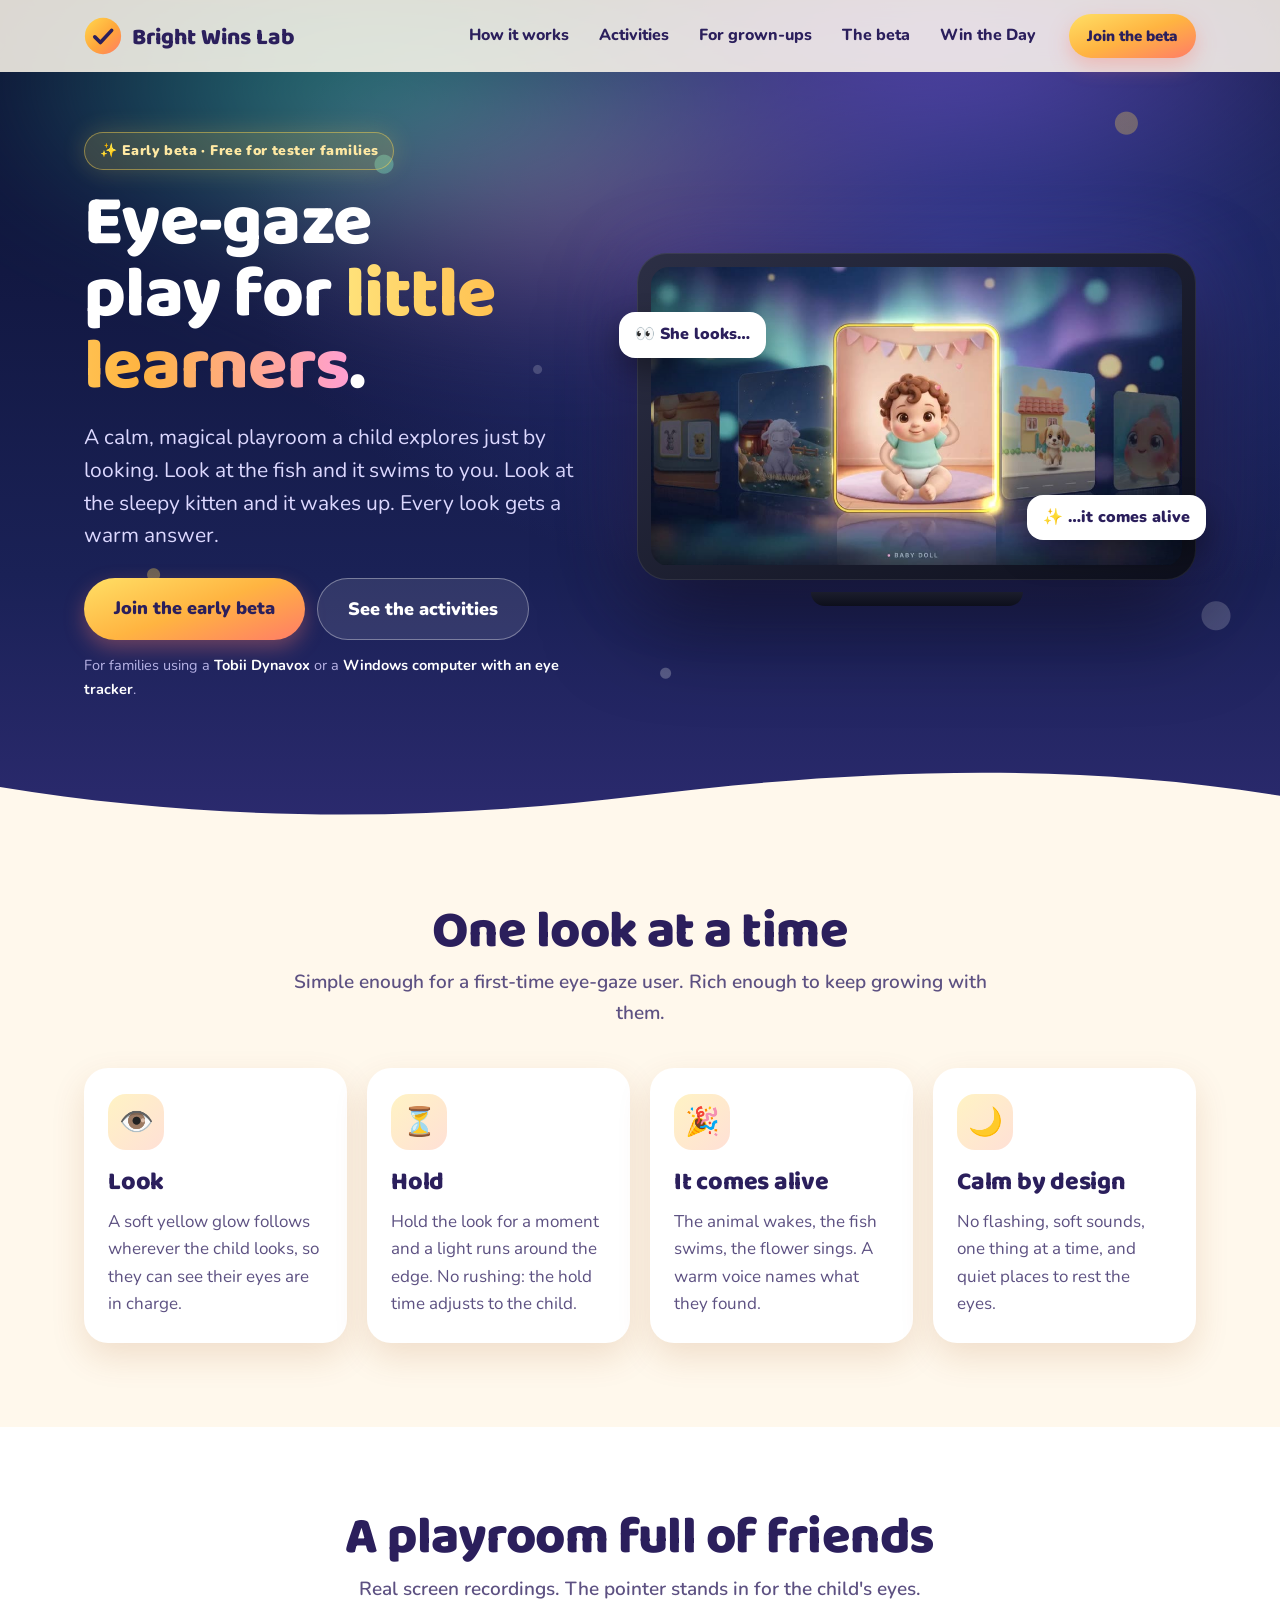
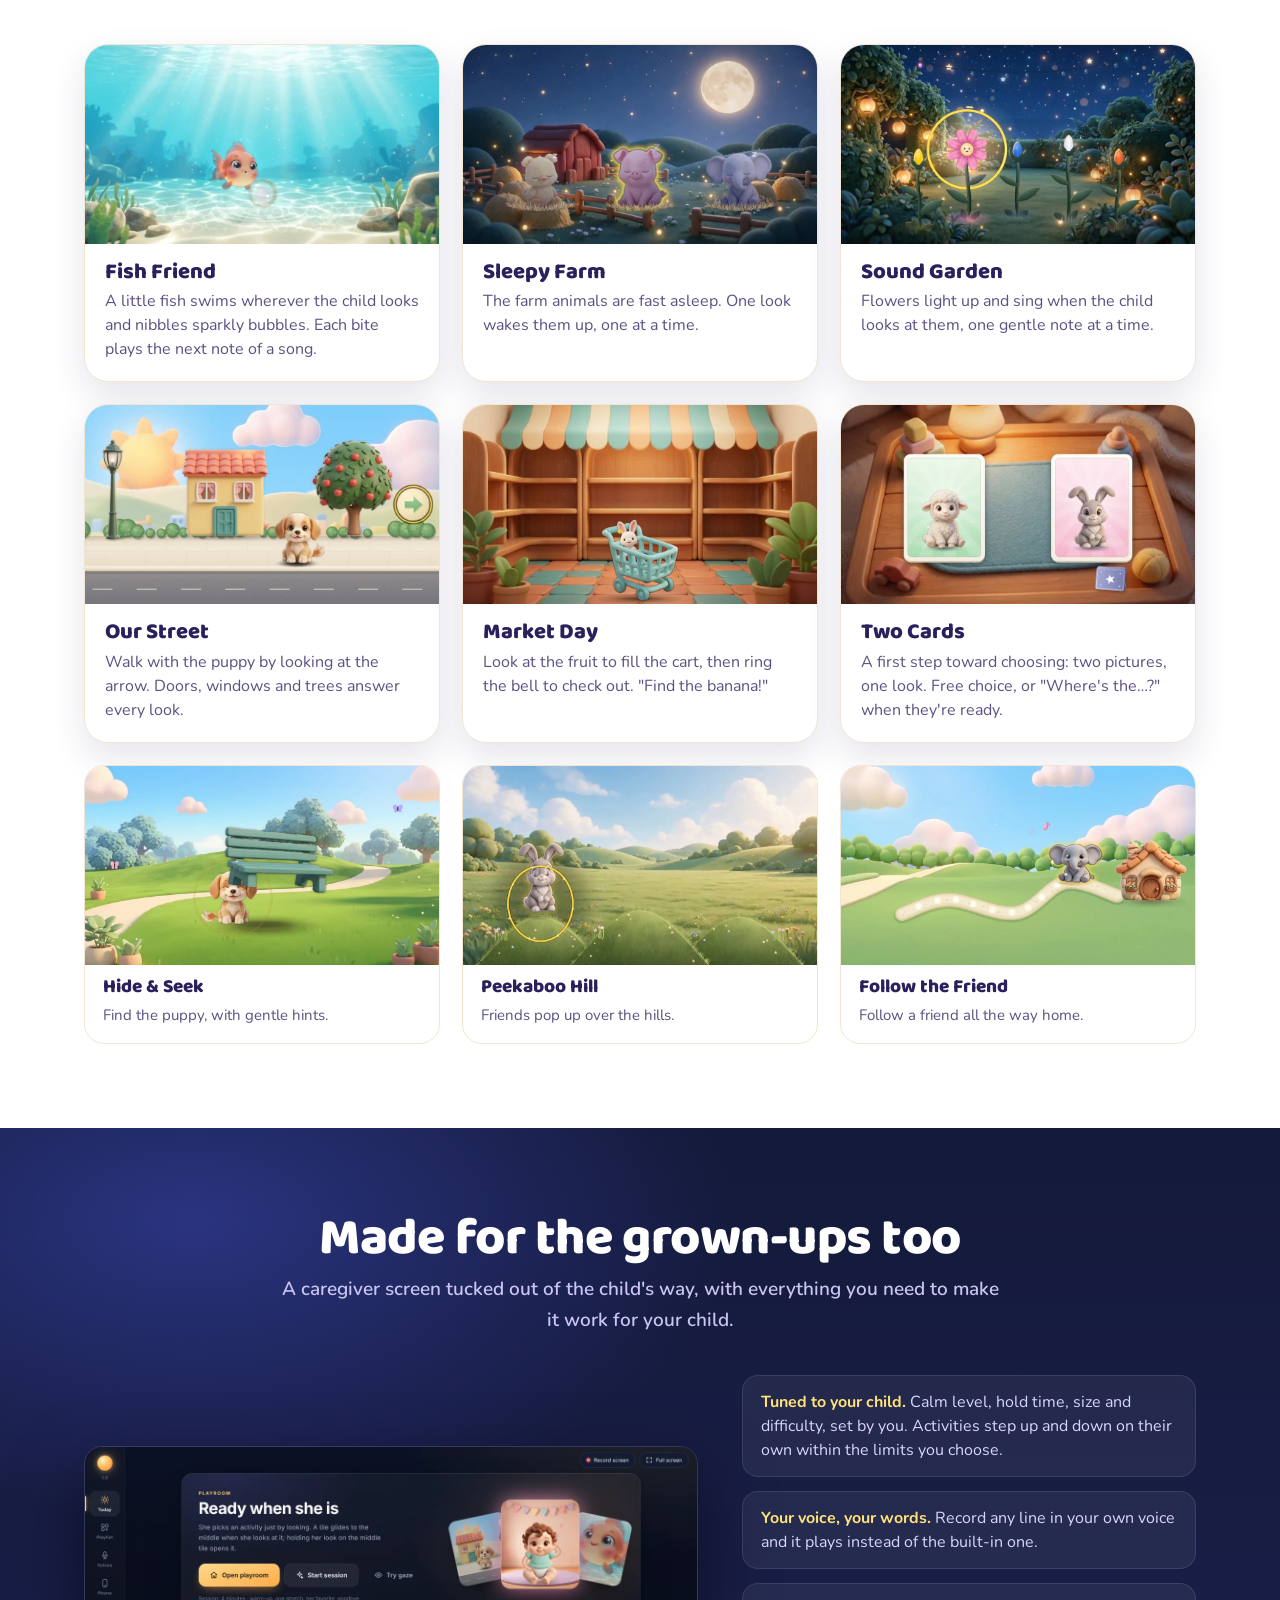
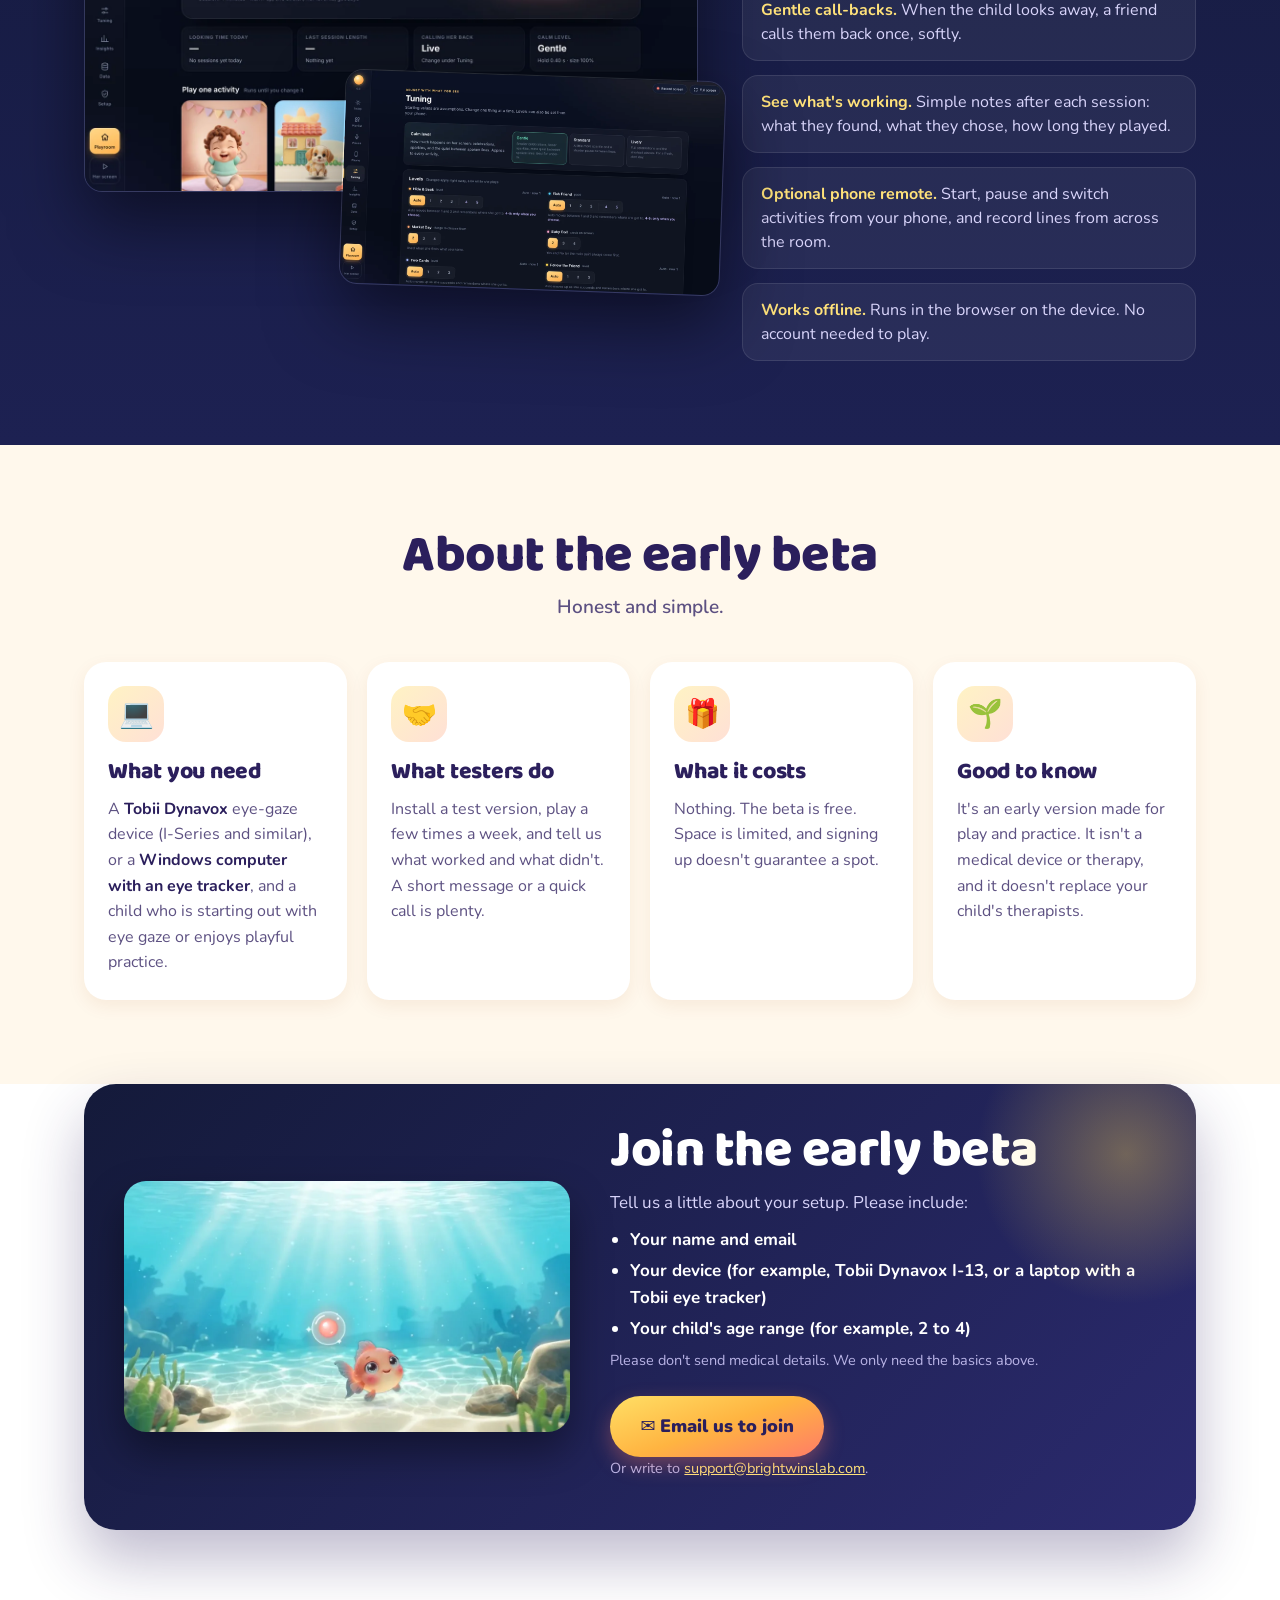
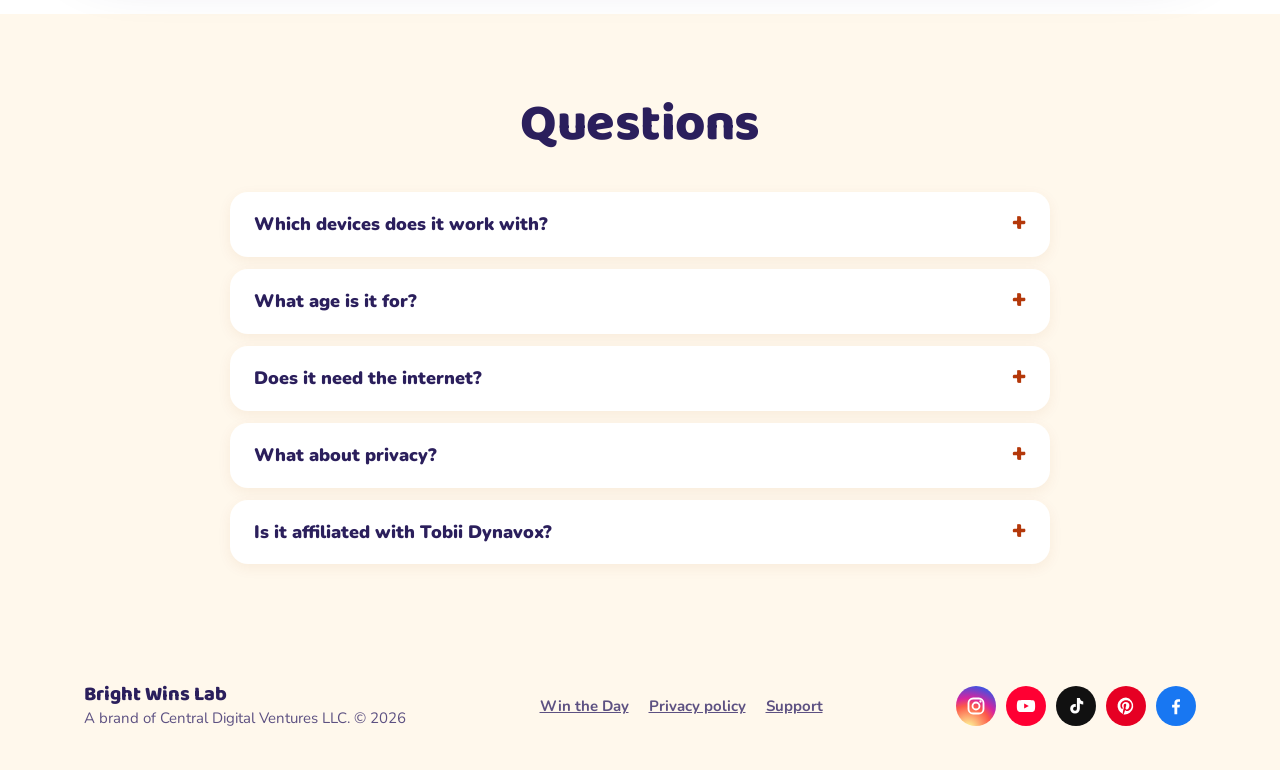
==== commit cdb18de4: "Eye-gaze beta page: remove promises (privacy note, getting in touch, invite schedule) Co-Authored-By" ====
--- a/eye-gaze-beta/index.html
+++ b/eye-gaze-beta/index.html
@@ -130,7 +130,7 @@
 <div class="beta-grid">
 <div class="card"><span class="ic">💻</span><h3>What you need</h3><p>A <b>Tobii Dynavox</b> eye-gaze device (I-Series and similar), or a <b>Windows computer with an eye tracker</b>, and a child who is starting out with eye gaze or enjoys playful practice.</p></div>
 <div class="card"><span class="ic">🤝</span><h3>What testers do</h3><p>Install a test version, play a few times a week, and tell us what worked and what didn't. A short message or a quick call is plenty.</p></div>
-<div class="card"><span class="ic">🎁</span><h3>What it costs</h3><p>Nothing. The beta is free. We'll invite a small group of families at a time, so signing up doesn't guarantee a spot right away.</p></div>
+<div class="card"><span class="ic">🎁</span><h3>What it costs</h3><p>Nothing. The beta is free. Space is limited, and signing up doesn't guarantee a spot.</p></div>
 <div class="card"><span class="ic">🌱</span><h3>Good to know</h3><p>It's an early version made for play and practice. It isn't a medical device or therapy, and it doesn't replace your child's therapists.</p></div>
 </div>
 </div>
@@ -142,7 +142,7 @@
 <div class="join-art" aria-hidden="true"><img src="media/still-fish.webp" alt="" width="560" height="315"></div>
 <div class="join-copy">
 <h2 id="join-h">Join the early beta</h2>
-<p>Tell us a little about your setup and we'll be in touch when a spot opens up. Please include:</p>
+<p>Tell us a little about your setup. Please include:</p>
 <ul>
 <li>Your name and email</li>
 <li>Your device (for example, Tobii Dynavox I-13, or a laptop with a Tobii eye tracker)</li>
@@ -163,7 +163,7 @@
 <details><summary>Which devices does it work with?</summary><p>It's being built and tested on a Tobii Dynavox I-Series running Windows, and it should work on Windows computers with an eye tracker that moves the mouse pointer. It runs in Firefox, Edge or Chrome. Tablets and Macs aren't supported yet.</p></details>
 <details><summary>What age is it for?</summary><p>It was designed with a toddler in mind, and it suits young children who are learning to use eye gaze. Older children who enjoy playful practice are welcome too.</p></details>
 <details><summary>Does it need the internet?</summary><p>No. It plays fully offline. The optional phone remote needs Wi-Fi.</p></details>
-<details><summary>What about privacy?</summary><p>Play happens on the device. If you choose to pair a phone, recordings and settings are backed up to a private store so they carry over between versions. You can remove a paired phone at any time. Before testers start, we'll share a plain-language privacy note.</p></details>
+<details><summary>What about privacy?</summary><p>Play happens on the device. If you pair the optional phone app, recordings and settings are backed up to a private cloud copy.</p></details>
 <details><summary>Is it affiliated with Tobii Dynavox?</summary><p>No. This is an independent project by Bright Wins Lab. Tobii Dynavox is a trademark of its owner, and we mention it only to say which devices the beta is tested on.</p></details>
 </div>
 </div>
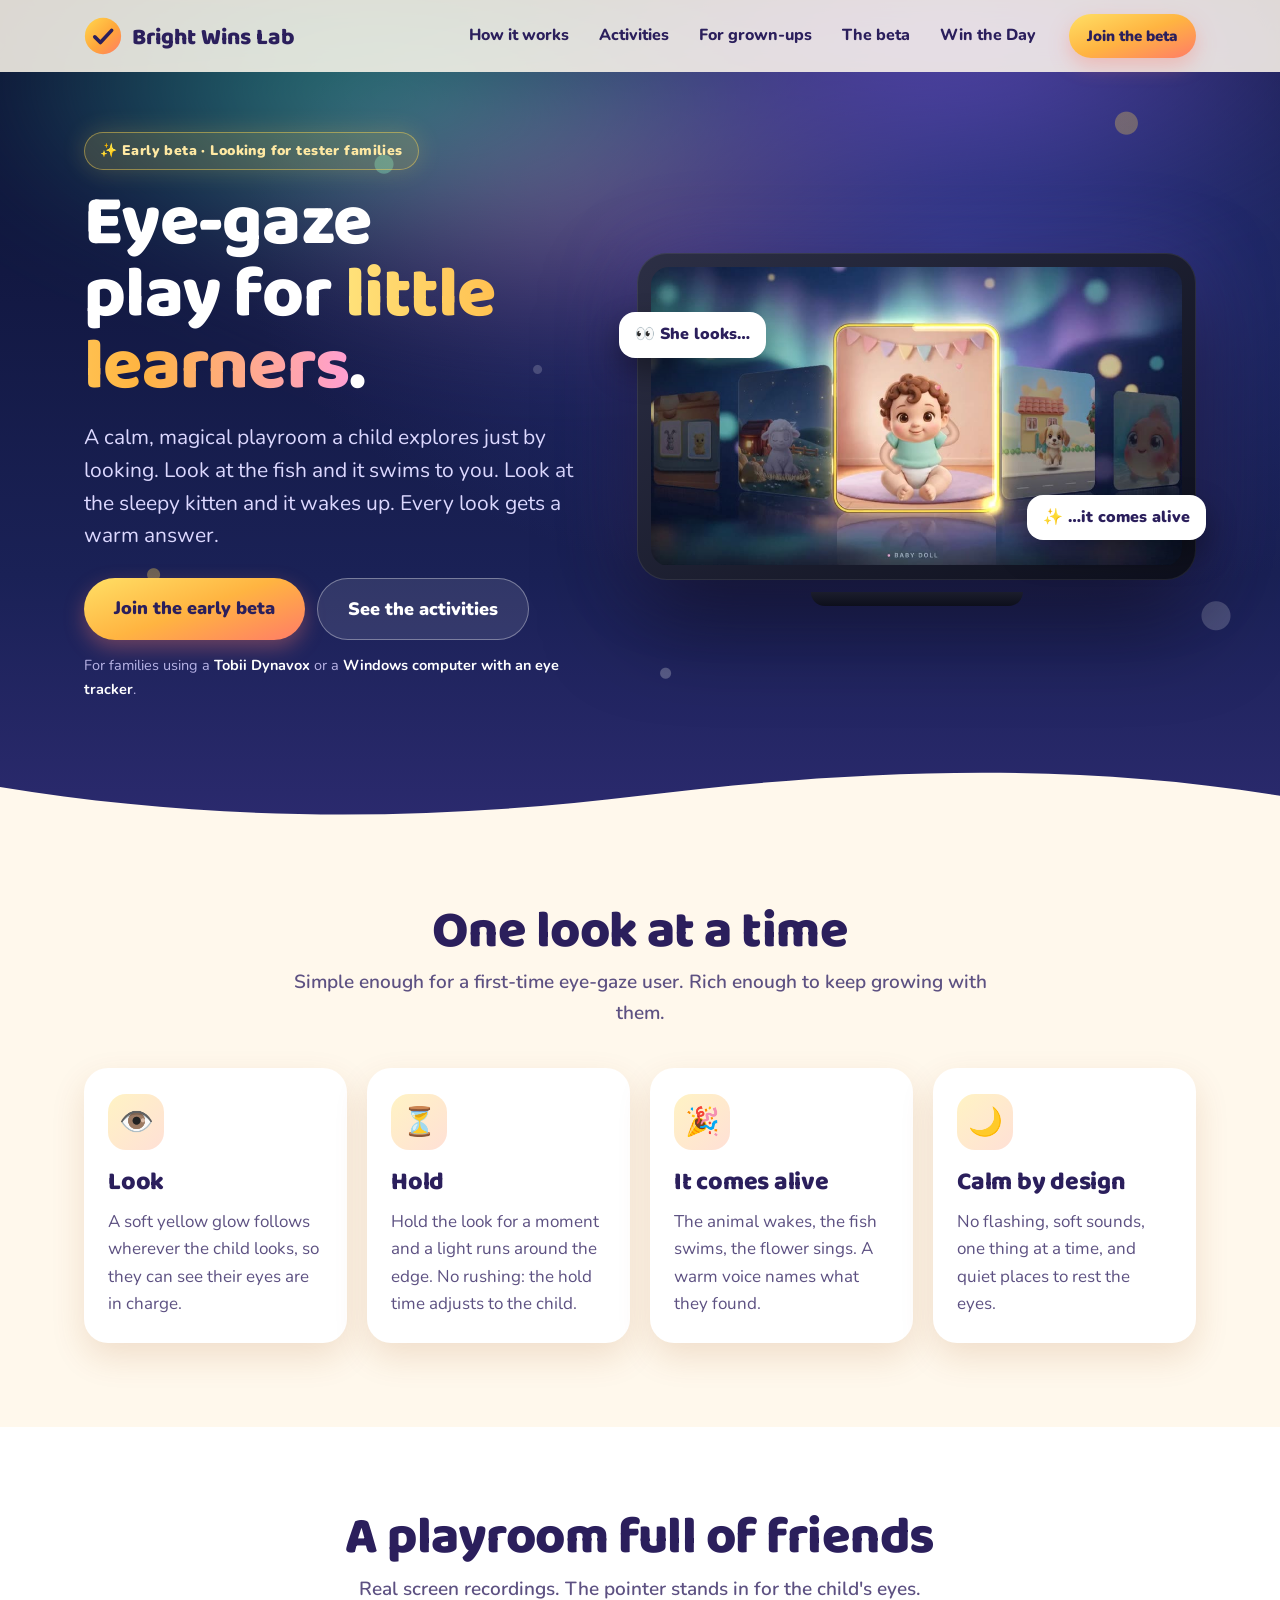
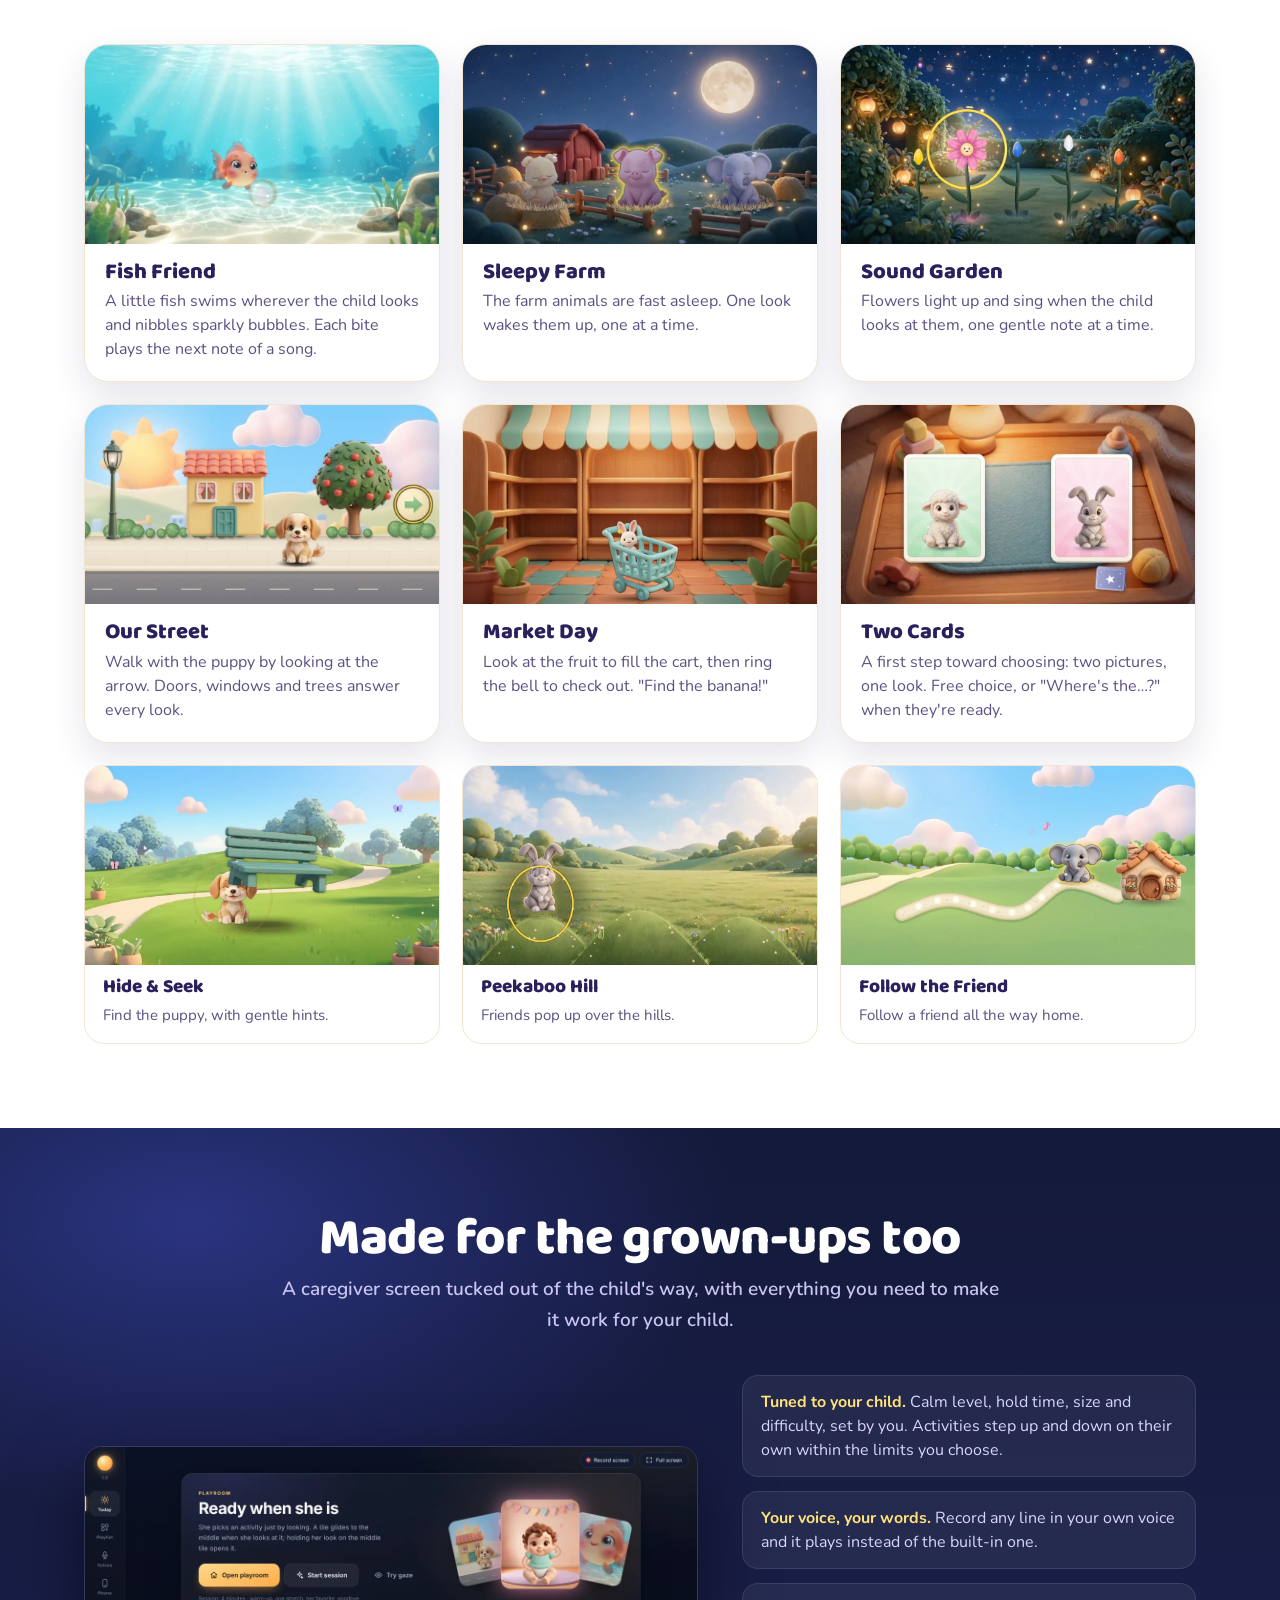
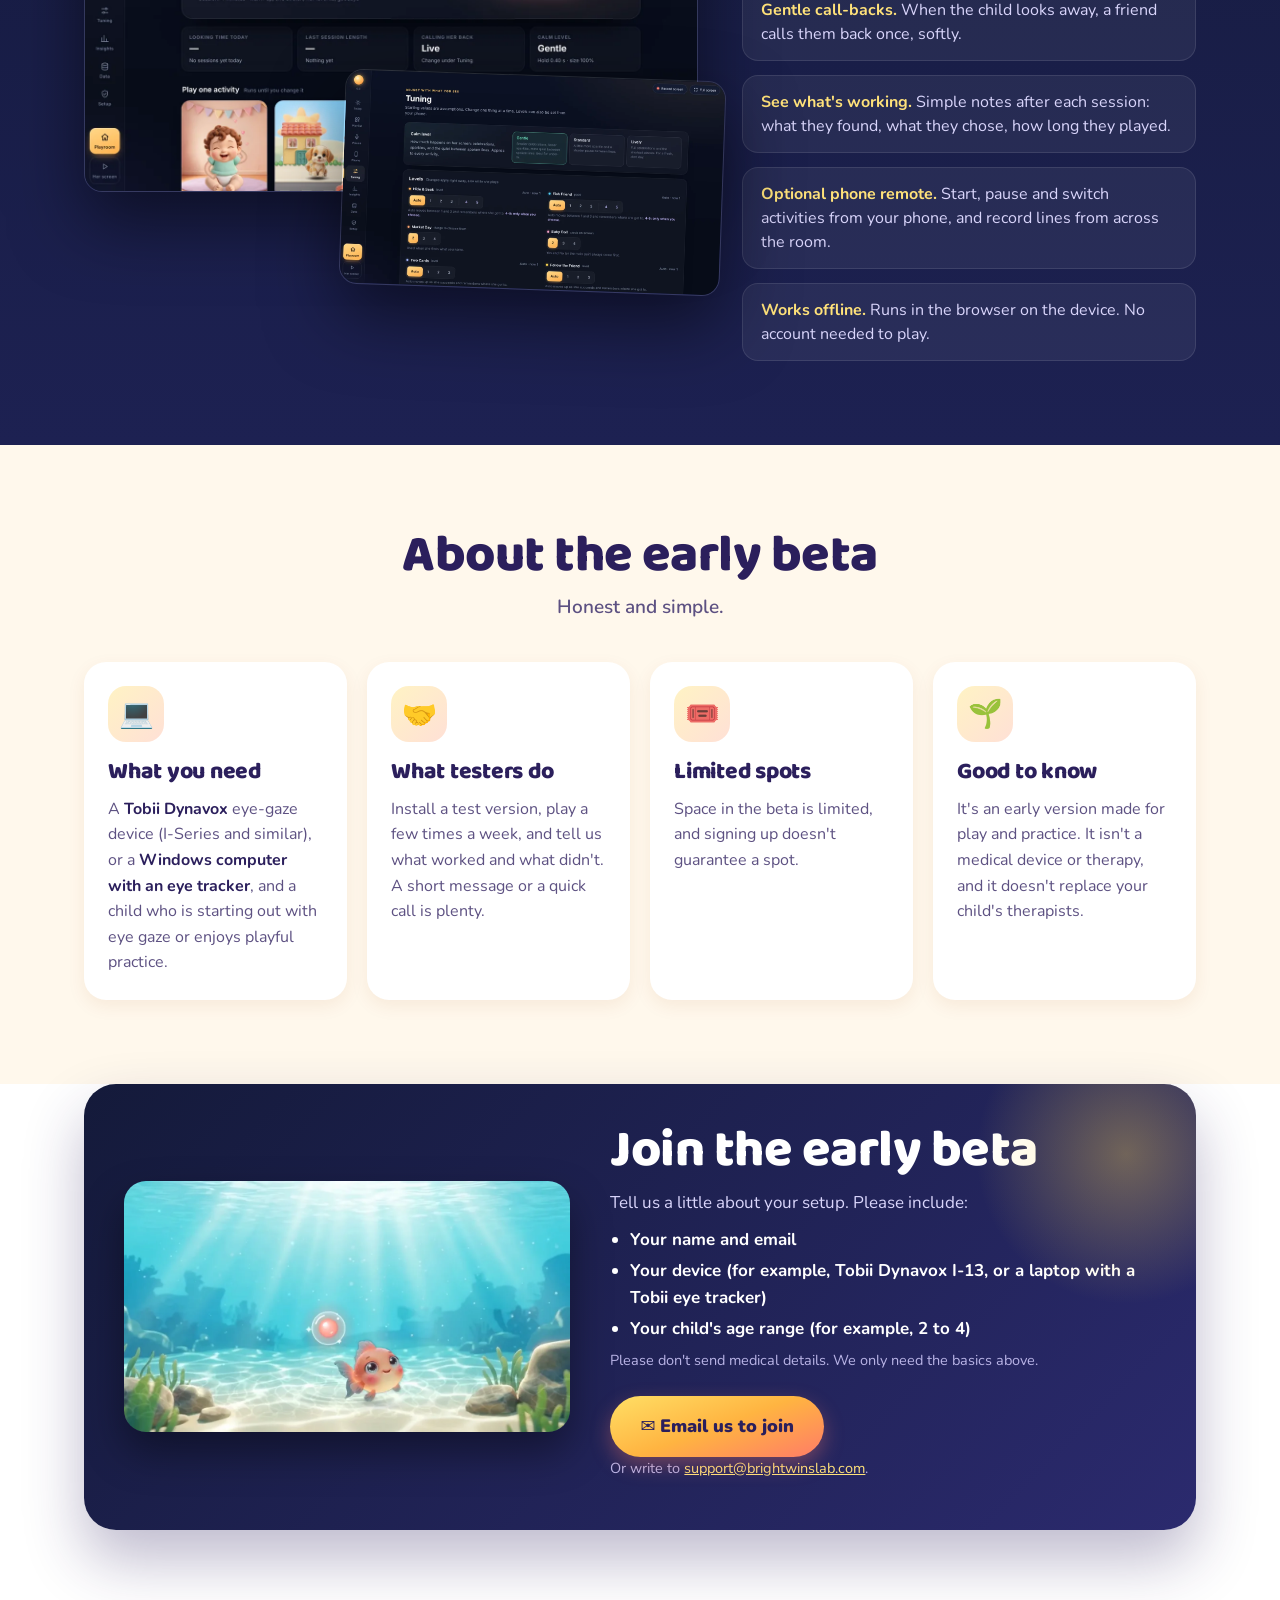
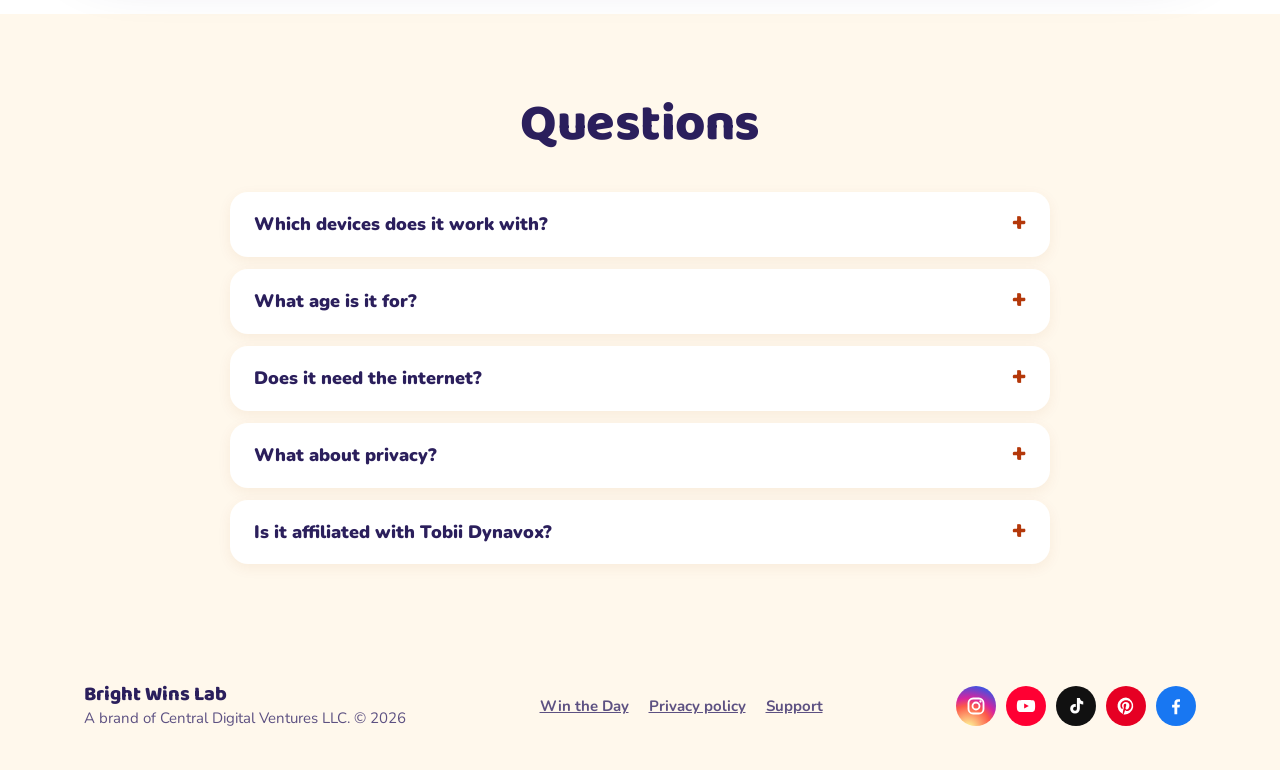
==== commit 36abccb7: "Eye-gaze beta page: no 'free' commitment; neutral chip and meta text Co-Authored-By: Claude Opus 5.5" ====
--- a/eye-gaze-beta/index.html
+++ b/eye-gaze-beta/index.html
@@ -4,11 +4,11 @@
 <meta charset="utf-8">
 <meta name="viewport" content="width=device-width, initial-scale=1">
 <title>Eye-Gaze Play for Young Children: Join the Early Beta · Bright Wins Lab</title>
-<meta name="description" content="Playful eye-gaze activities for young children learning to use eye gaze. Calm, warm and built with a family and a speech therapist. Families using a Tobii Dynavox or a Windows computer with an eye tracker can join the free early beta.">
+<meta name="description" content="Playful eye-gaze activities for young children learning to use eye gaze. Calm and warm, built with a real family. Families using a Tobii Dynavox or a Windows computer with an eye tracker can sign up for the early beta.">
 <meta name="theme-color" content="#141a3a">
 <meta name="robots" content="index,follow,max-image-preview:large">
 <meta property="og:title" content="Eye-gaze play for little learners: join our early beta">
-<meta property="og:description" content="Calm, playful eye-gaze activities for young children. Free early beta for families using an eye-gaze device or eye tracker.">
+<meta property="og:description" content="Calm, playful eye-gaze activities for young children. Early beta for families using an eye-gaze device or eye tracker.">
 <meta property="og:type" content="website">
 <meta property="og:url" content="https://brightwinslab.com/eye-gaze-beta/">
 <meta property="og:image" content="https://brightwinslab.com/eye-gaze-beta/media/og.jpg">
@@ -52,7 +52,7 @@
 <div class="bokeh" aria-hidden="true"></div>
 <div class="wrap gz-hero-in">
 <div class="gz-copy">
-<span class="chip glow">✨ Early beta · Free for tester families</span>
+<span class="chip glow">✨ Early beta · Looking for tester families</span>
 <h1>Eye-gaze play for <em>little learners</em>.</h1>
 <p class="lede">A calm, magical playroom a child explores just by looking. Look at the fish and it swims to you. Look at the sleepy kitten and it wakes up. Every look gets a warm answer.</p>
 <div class="row">
@@ -130,7 +130,7 @@
 <div class="beta-grid">
 <div class="card"><span class="ic">💻</span><h3>What you need</h3><p>A <b>Tobii Dynavox</b> eye-gaze device (I-Series and similar), or a <b>Windows computer with an eye tracker</b>, and a child who is starting out with eye gaze or enjoys playful practice.</p></div>
 <div class="card"><span class="ic">🤝</span><h3>What testers do</h3><p>Install a test version, play a few times a week, and tell us what worked and what didn't. A short message or a quick call is plenty.</p></div>
-<div class="card"><span class="ic">🎁</span><h3>What it costs</h3><p>Nothing. The beta is free. Space is limited, and signing up doesn't guarantee a spot.</p></div>
+<div class="card"><span class="ic">🎟️</span><h3>Limited spots</h3><p>Space in the beta is limited, and signing up doesn't guarantee a spot.</p></div>
 <div class="card"><span class="ic">🌱</span><h3>Good to know</h3><p>It's an early version made for play and practice. It isn't a medical device or therapy, and it doesn't replace your child's therapists.</p></div>
 </div>
 </div>
